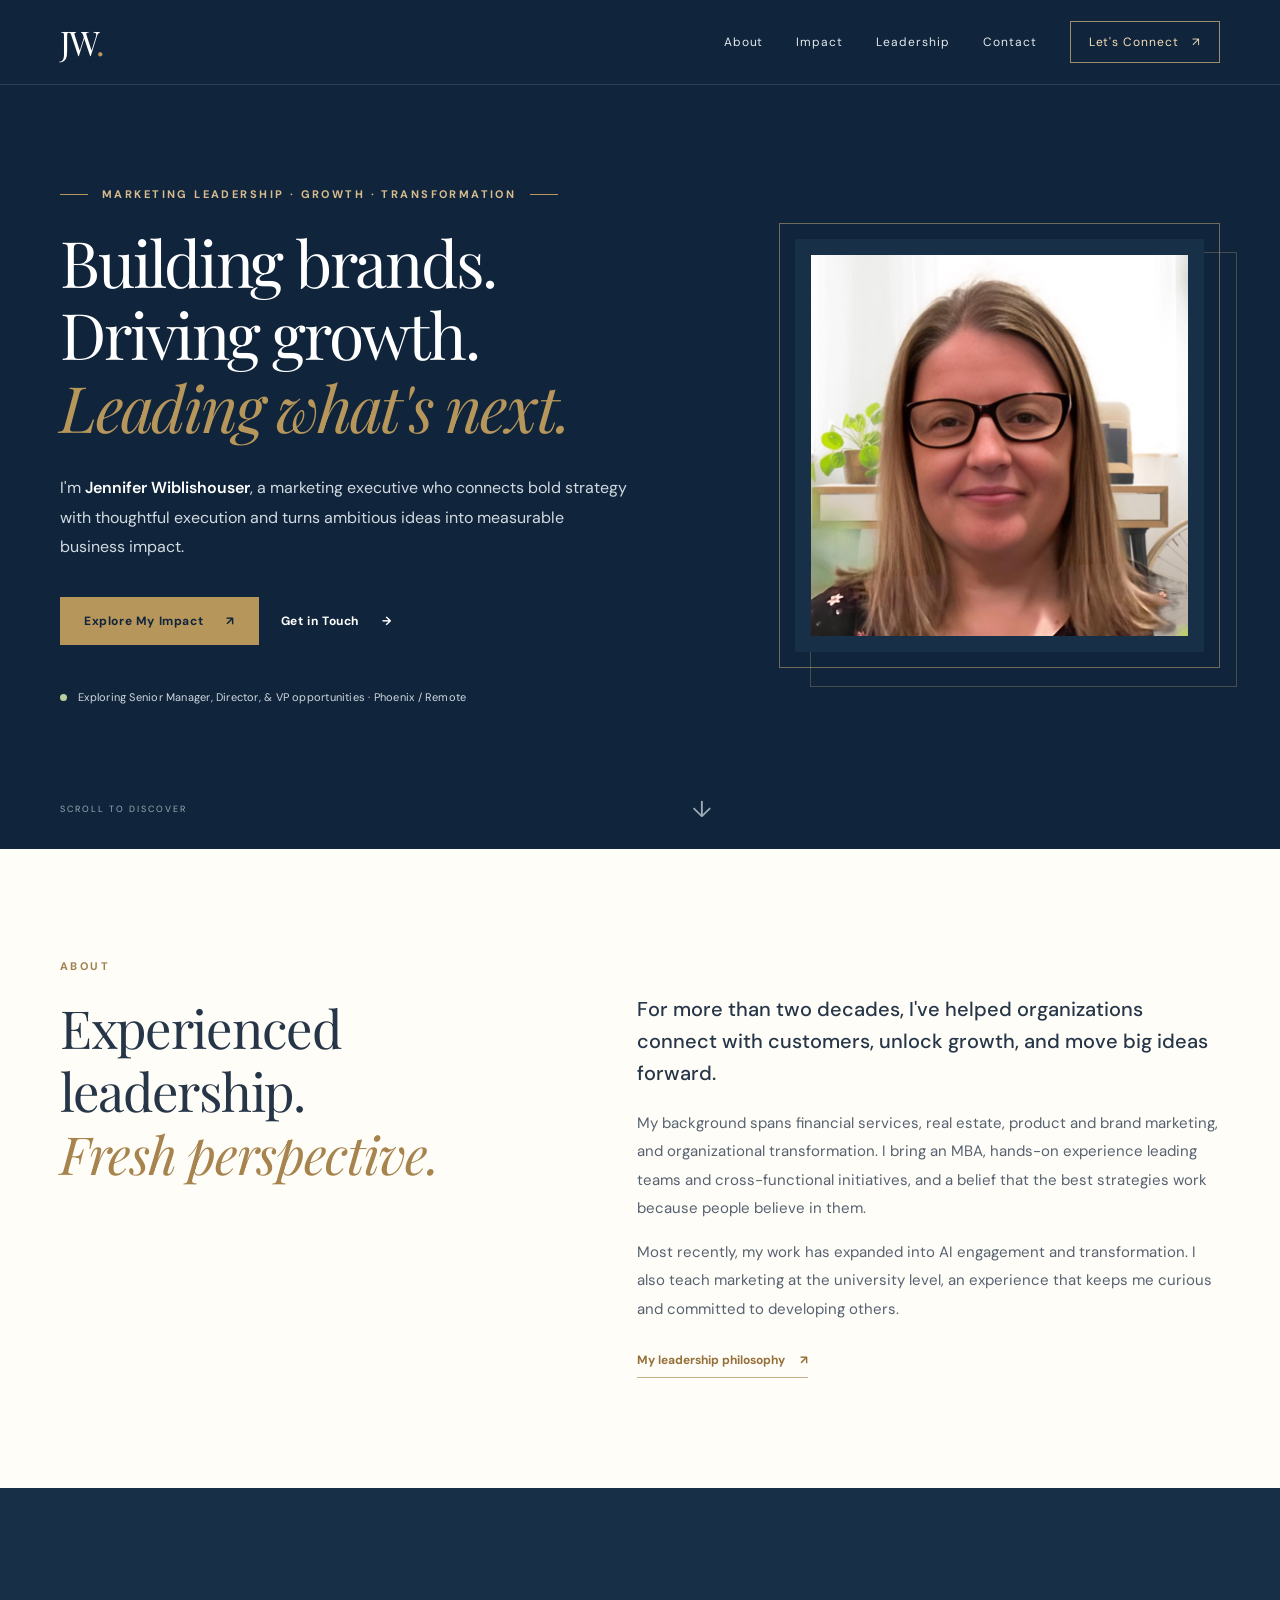
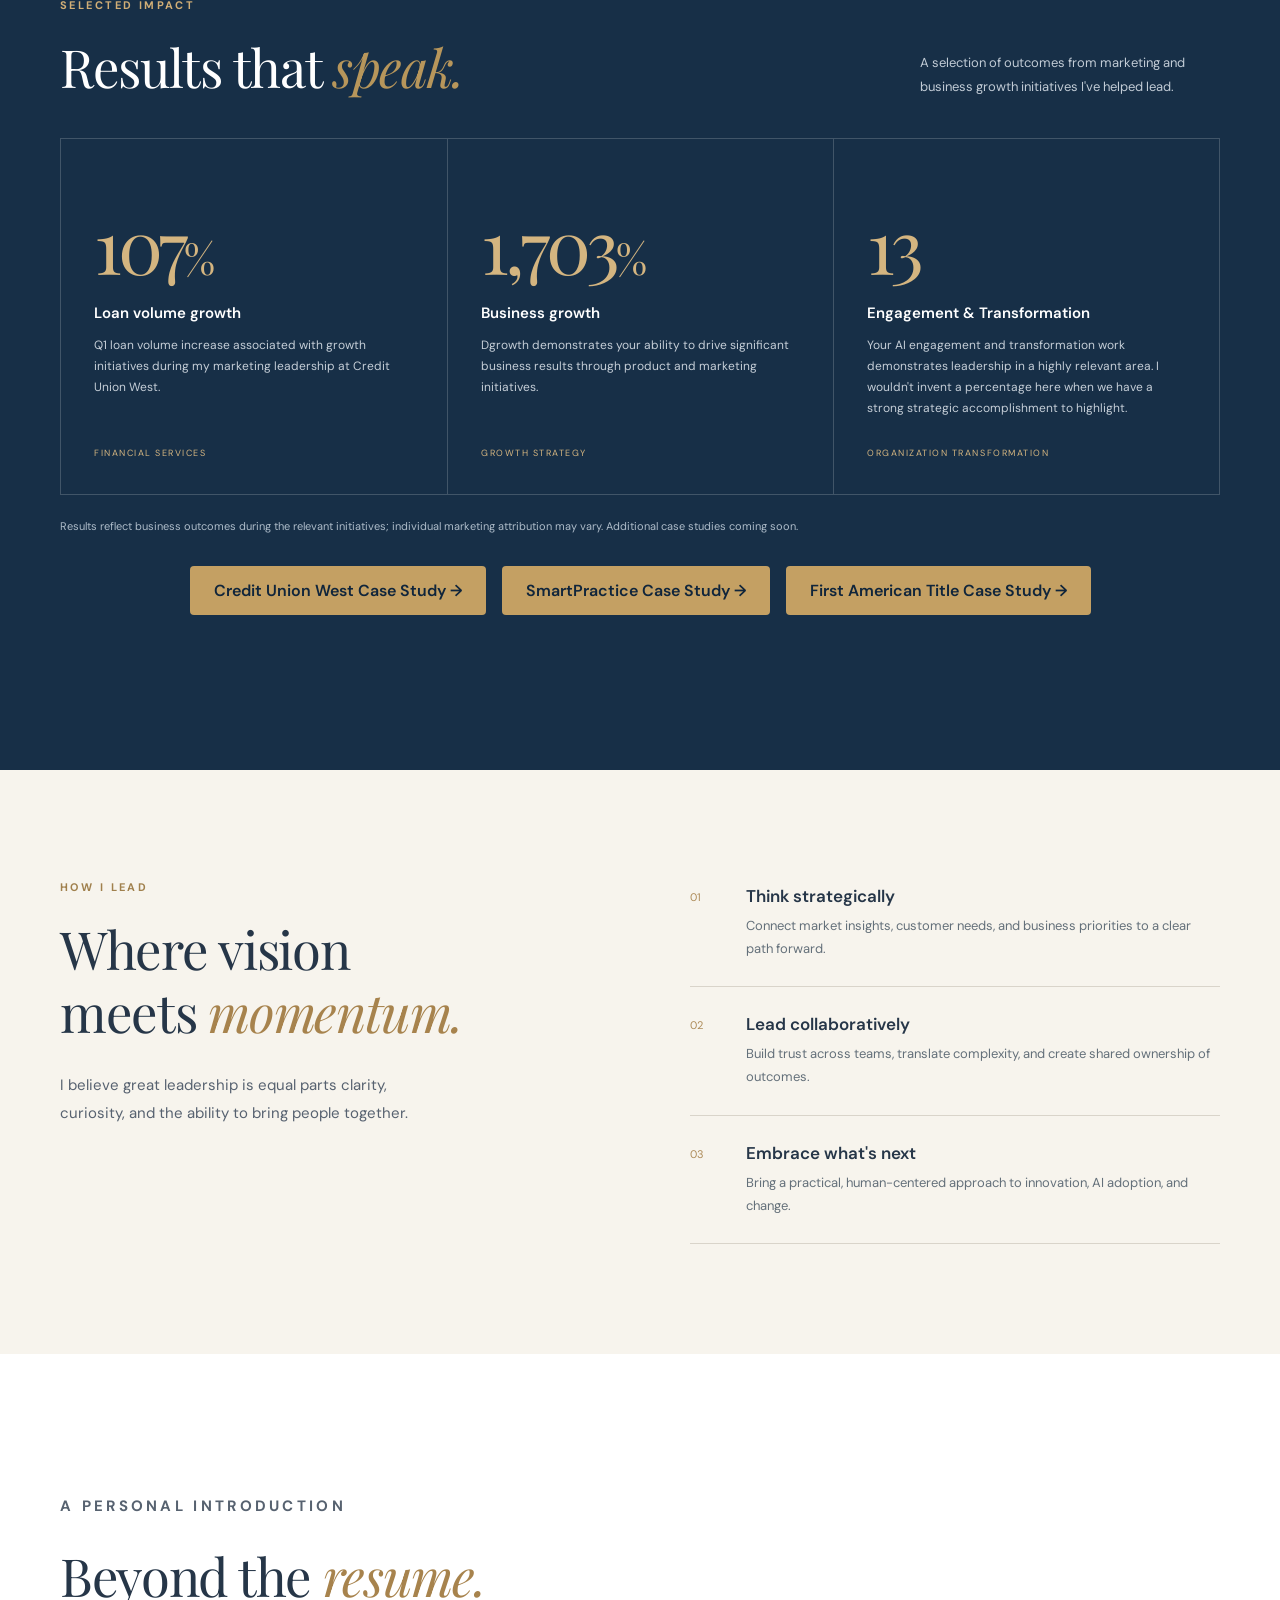
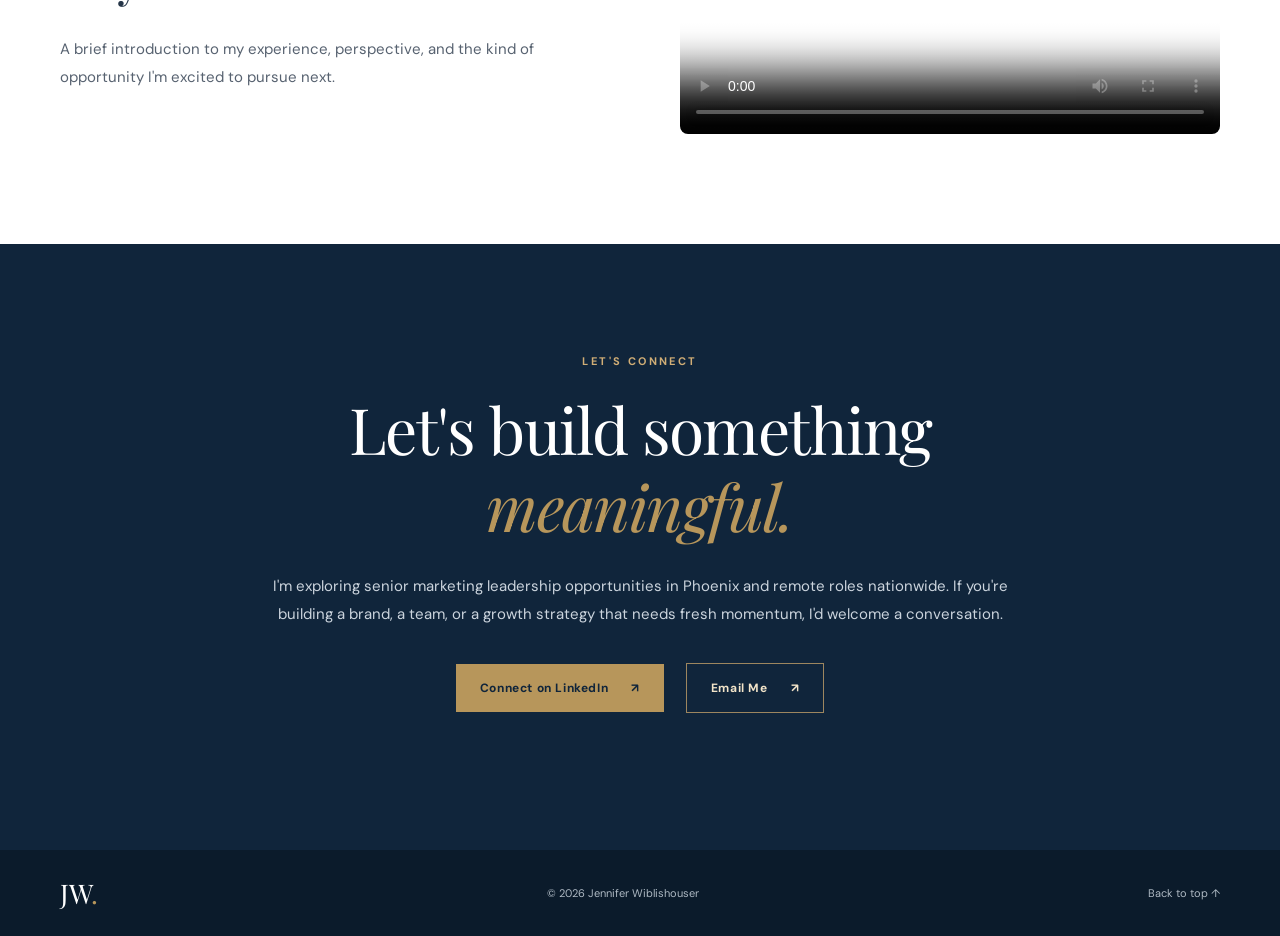
==== index.html @ 26eb34e5 "Add poster image to video element in index.html Updated video element to include a poster image." ====
<!doctype html>
<html lang="en">
<head>
  <meta charset="utf-8">
  <meta name="viewport" content="width=device-width, initial-scale=1">
  <meta name="description" content="Jennifer Wiblishouser — marketing executive specializing in growth strategy, brand leadership, product marketing, and AI transformation.">
  <meta name="theme-color" content="#10253b">
  <title>Jennifer Wiblishouser | Marketing Executive</title>
  <link rel="stylesheet" href="styles.css">
</head>
<body>
  <a class="skip-link" href="#main">Skip to content</a>
  <header class="site-header">
    <div class="container nav-wrap">
      <a class="wordmark" href="#home" aria-label="Jennifer Wiblishouser home">JW<span class="wordmark-dot">.</span></a>
      <button class="menu-toggle" type="button" aria-label="Open navigation" aria-expanded="false" aria-controls="primary-nav"><span></span><span></span><span></span></button>
      <nav id="primary-nav" class="nav-links" aria-label="Primary navigation">
        <a href="#about">About</a><a href="#impact">Impact</a><a href="#approach">Leadership</a><a href="#connect">Contact</a>
        <a class="nav-cta" href="#connect">Let's Connect <span aria-hidden="true">↗</span></a>
      </nav>
    </div>
  </header>
  <main id="main">
    <section id="home" class="hero">
      <div class="container hero-grid">
        <div class="hero-copy">
          <p class="eyebrow">
<span class="eyebrow-line"></span> MARKETING LEADERSHIP · GROWTH · TRANSFORMATION <span class="eyebrow-line"></span></p>
          <h1>Building brands.<br>Driving growth.<br><em>Leading what's next.</em></h1>
          <p class="hero-description">I'm <strong>Jennifer Wiblishouser</strong>, a marketing executive who connects bold strategy with thoughtful execution and turns ambitious ideas into measurable business impact.</p>
          <div class="hero-actions"><a class="btn btn-primary" href="#impact">Explore My Impact <span aria-hidden="true">↗</span></a><a class="btn btn-text" href="#connect">Get in Touch <span aria-hidden="true">→</span></a></div>
          <p class="availability"><span class="availability-dot"></span> Exploring Senior Manager, Director, & VP opportunities · Phoenix / Remote</p>
        </div>
        
<div class="hero-art" aria-label="Portrait of Jennifer Wiblishouser">
  <div class="hero-art-border"></div>
 <div class="hero-art-inner" style="padding: 16px; overflow: hidden; background: #172f47; isolation: isolate;">
    <img
      src="assets/images/jennifer-headshot.jpg"
      alt="Jennifer Wiblishouser, marketing executive"
      
style="width: 100%; height: 100%; object-fit: cover; object-position: center 35%; display: block; position: relative; z-index: 10;"

    >
  </div>
  <div class="art-corner"></div>
</div>

      </div>
      <div class="hero-bottom container"><span>SCROLL TO DISCOVER</span><span class="down-arrow" aria-hidden="true">↓</span><span></span></div>
    </section>
    <section id="about" class="section section-light">
      <div class="container about-grid">
        <div><p class="section-label">ABOUT</p><h2>Experienced leadership.<br><em>Fresh perspective.</em></h2></div>
        <div class="about-body"><p class="lead">For more than two decades, I've helped organizations connect with customers, unlock growth, and move big ideas forward.</p><p>My background spans financial services, real estate, product and brand marketing, and organizational transformation. I bring an MBA, hands-on experience leading teams and cross-functional initiatives, and a belief that the best strategies work because people believe in them.</p><p>Most recently, my work has expanded into AI engagement and transformation. I also teach marketing at the university level, an experience that keeps me curious and committed to developing others.</p><a class="text-link" href="#approach">My leadership philosophy <span aria-hidden="true">↗</span></a></div>
      </div>
    </section>
    <section id="impact" class="section section-navy">
      <div class="container"><div class="section-heading"><div><p class="section-label section-label-gold">SELECTED IMPACT</p><h2>Results that <em>speak.</em></h2></div><p class="section-aside">A selection of outcomes from marketing and business growth initiatives I've helped lead.</p></div>
        <div class="impact-grid">
          <article class="impact-card"><span class="impact-index">01</span><div class="impact-number">107<span>%</span></div><h3>Loan volume growth</h3><p>Q1 loan volume increase associated with growth initiatives during my marketing leadership at Credit Union West.</p><span class="impact-tag">FINANCIAL SERVICES</span></article>
          <article class="impact-card"><span class="impact-index">02</span><div class="impact-number">1,703<span>%</span></div><h3>Business growth</h3><p>Dgrowth demonstrates your ability to drive significant business results through product and marketing initiatives.</p><span class="impact-tag">GROWTH STRATEGY</span></article>
          <article class="impact-card"><span class="impact-index">AI</span><div class="impact-number">13</div><h3>Engagement & Transformation</h3><p>Your AI engagement and transformation work demonstrates leadership in a highly relevant area. I wouldn't invent a percentage here when we have a strong strategic accomplishment to highlight.</p><span class="impact-tag">ORGANIZATION TRANSFORMATION</span></article>
        </div>
        <p class="impact-note">Results reflect business outcomes during the relevant initiatives; individual marketing attribution may vary. Additional case studies coming soon.</p>
        

<div style="display:flex; justify-content:center; flex-wrap:wrap; gap:16px; margin:30px 0 45px;">

  <a href="credit-union-west.html"
     style="display:inline-block; padding:14px 24px; background:#c4a063; color:#10253b; text-decoration:none; font-weight:600; border-radius:4px; text-align:center;">
    Credit Union West Case Study →
  </a>

  <a href="smartpractice.html"
     style="display:inline-block; padding:14px 24px; background:#c4a063; color:#10253b; text-decoration:none; font-weight:600; border-radius:4px; text-align:center;">
    SmartPractice Case Study →
  </a>

  
<a href="first-american.html"
   style="display:inline-block; padding:14px 24px; background:#c4a063; color:#10253b; text-decoration:none; font-weight:600; border-radius:4px; text-align:center;">
  First American Title Case Study →
</a>


</div>


      </div>
    </section>
    <section id="approach" class="section section-cream"><div class="container approach-grid"><div><p class="section-label">HOW I LEAD</p><h2>Where vision<br>meets <em>momentum.</em></h2><p class="approach-intro">I believe great leadership is equal parts clarity, curiosity, and the ability to bring people together.</p></div><div class="principles"><article><span>01</span><div><h3>Think strategically</h3><p>Connect market insights, customer needs, and business priorities to a clear path forward.</p></div></article><article><span>02</span><div><h3>Lead collaboratively</h3><p>Build trust across teams, translate complexity, and create shared ownership of outcomes.</p></div></article><article><span>03</span><div><h3>Embrace what's next</h3><p>Bring a practical, human-centered approach to innovation, AI adoption, and change.</p></div></article></div></div></section>
   
<section class="section video-section">
  <div class="container video-grid">
    <div>
      <p class="section-label">A PERSONAL INTRODUCTION</p>
      <h2>Beyond the <em>resume.</em></h2>
      <p>
        A brief introduction to my experience,
        perspective, and the kind of opportunity
        I'm excited to pursue next.
      </p>
    </div>

    <div>
<video
  controls
  playsinline
  preload="metadata"
  poster="assets/videos/portfolio_video_thumbnail.png"
  style="width:100%; height:auto; border-radius:8px; display:block;"
  aria-label="Introduction to Jennifer Wiblishouser"
>
  <source
    src="assets/videos/portfolio_video_clean_ending.mp4"
    type="video/mp4"
  >
  Your browser does not support HTML5 video.
</video>

    </div>
  </div>
</section>

    <section id="connect" class="section contact-section"><div class="container contact-inner"><p class="section-label section-label-gold">LET'S CONNECT</p><h2>Let's build something<br><em>meaningful.</em></h2><p>I'm exploring senior marketing leadership opportunities in Phoenix and remote roles nationwide. If you're building a brand, a team, or a growth strategy that needs fresh momentum, I'd welcome a conversation.</p><div class="contact-actions"><a class="btn btn-gold" href="https://www.linkedin.com/in/jennifer-wiblishouser" target="_blank" rel="noopener noreferrer">Connect on LinkedIn <span aria-hidden="true">↗</span></a><a class="btn btn-outline" href="mailto:jwiblishouser@icloud.com">Email Me <span aria-hidden="true">↗</span></a></div><p class="setup-note"<p></div></section>
  </main>
  <footer class="footer"><div class="container footer-content"><span>JW<span class="wordmark-dot">.</span></span><span>© <span id="year">2026</span> Jennifer Wiblishouser</span><a href="#home">Back to top ↑</a></div></footer>
  <script src="script.js" defer></script>
</body>
</html>
---- styles.css ----
@import url('https://fonts.googleapis.com/css2?family=DM+Sans:wght@400;500;600;700&family=Playfair+Display:ital,wght@0,400;0,500;0,600;1,400;1,500&display=swap');
:root{--navy:#10253b;--navy2:#172f47;--cream:#f7f4ed;--paper:#fffdf8;--gold:#b7965b;--ink:#263648;--muted:#657180;--line:#e4dfd5}*{box-sizing:border-box}html{scroll-behavior:smooth}body{margin:0;color:var(--ink);background:var(--paper);font-family:'DM Sans',Arial,sans-serif;-webkit-font-smoothing:antialiased}a{color:inherit;text-decoration:none}button{font:inherit}.container{width:min(1160px,calc(100% - 64px));margin:auto}.skip-link{position:absolute;top:-100px;left:16px;background:white;color:black;padding:12px;z-index:30}.skip-link:focus{top:12px}.site-header{position:relative;z-index:10;background:var(--navy);border-bottom:1px solid rgba(255,255,255,.13)}.nav-wrap{height:84px;display:flex;align-items:center;justify-content:space-between}.wordmark{font-family:'Playfair Display',serif;color:white;font-size:34px;letter-spacing:-2px}.wordmark-dot{color:var(--gold)}.nav-links{display:flex;align-items:center;gap:33px}.nav-links a{font-size:12px;letter-spacing:.08em;color:#e4e9ed;transition:color .2s}.nav-links a:hover{color:#e0bd81}.nav-links .nav-cta{border:1px solid rgba(215,186,130,.7);padding:12px 18px;color:#f5dfb6}.nav-cta span{margin-left:9px}.menu-toggle{display:none}.hero{background:var(--navy);color:#fff;overflow:hidden}.hero-grid{display:grid;grid-template-columns:1.2fr .8fr;gap:58px;align-items:center;padding:102px 0 90px;min-height:665px}.eyebrow,.section-label{font-size:11px;letter-spacing:.22em;font-weight:700}.eyebrow{color:#d8bc8e;display:flex;align-items:center;gap:14px}.eyebrow-line{width:28px;height:1px;background:var(--gold)}h1,h2,h3,p{margin-top:0}h1,h2{font-family:'Playfair Display',Georgia,serif;font-weight:400}h1{font-size:clamp(45px,5vw,74px);line-height:1.13;letter-spacing:-.035em;margin:25px 0 30px}h1 em,h2 em{color:var(--gold);font-weight:400}h1 em{white-space:nowrap}.hero-description{font-size:16px;line-height:1.85;max-width:570px;color:#d2dae1}.hero-description strong{color:#fff;font-weight:600}.hero-actions,.contact-actions{display:flex;gap:22px;align-items:center;flex-wrap:wrap;margin-top:35px}.btn{display:inline-flex;gap:23px;align-items:center;justify-content:center;padding:16px 24px;font-size:12px;font-weight:700;letter-spacing:.05em;transition:transform .2s,background .2s}.btn:hover{transform:translateY(-2px)}.btn-primary,.btn-gold{background:var(--gold);color:#10253b}.btn-primary:hover,.btn-gold:hover{background:#d0af77}.btn-text{padding-left:0;color:white}.availability{font-size:11px;color:#d0d8df;margin:45px 0 0;letter-spacing:.02em}.availability-dot{display:inline-block;width:7px;height:7px;border-radius:50%;background:#b8cf9c;margin-right:8px}.hero-art{position:relative;height:445px;border:1px solid rgba(207,179,126,.5);padding:15px}.hero-art-border{position:absolute;inset:28px -18px -20px 30px;border:1px solid rgba(207,179,126,.28);pointer-events:none}.hero-art-inner{height:100%;background:linear-gradient(145deg,#1e3a54,#102337 70%);display:flex;flex-direction:column;align-items:center;justify-content:center;position:relative;overflow:hidden}.hero-art-inner:before,.hero-art-inner:after{content:"";position:absolute;width:390px;height:390px;border:1px solid rgba(183,150,91,.17);border-radius:50%}.hero-art-inner:after{width:280px;height:280px}.art-kicker,.art-caption,.art-corner{font-size:10px;letter-spacing:.22em;color:#d4b884;z-index:1}.art-kicker{position:absolute;top:32px}.art-initials{font-family:'Playfair Display',serif;font-size:130px;letter-spacing:-.12em;padding-right:15px;z-index:1;color:#f3eee4}.art-rule{height:1px;width:56px;background:var(--gold);z-index:1;margin-bottom:20px}.art-caption i{font-style:normal;padding:0 5px}.art-corner{position:absolute;bottom:-42px;right:0;font-size:9px}.hero-bottom{display:flex;align-items:center;justify-content:space-between;padding-bottom:25px;font-size:9px;letter-spacing:.22em;color:#9eabb7}.down-arrow{font-size:23px}.section{padding:110px 0}.section-light{background:var(--paper)}.about-grid{display:grid;grid-template-columns:.9fr 1.1fr;gap:100px}.section-label{color:#a0804d;margin-bottom:23px}.section h2{font-size:clamp(37px,4.1vw,59px);line-height:1.2;letter-spacing:-.025em;margin-bottom:28px}.section-light h2 em,.section-cream h2 em,.video-section h2 em{color:#a7834d}.about-body{padding-top:34px}.about-body p,.approach-intro,.video-grid p{font-size:15px;line-height:1.9;color:#576270}.about-body .lead{font-size:20px;line-height:1.6;color:var(--ink);font-weight:500}.text-link{display:inline-block;margin-top:14px;color:#96703a;font-weight:700;font-size:12px;border-bottom:1px solid #c8b18a;padding-bottom:9px}.text-link span{margin-left:12px}.section-navy{background:var(--navy2);color:white}.section-heading{display:flex;justify-content:space-between;gap:45px;align-items:end;margin-bottom:40px}.section-label-gold{color:#d1ae76}.section-heading h2{margin:0}.section-aside{color:#c1cbd5;font-size:13px;line-height:1.8;max-width:300px;margin:0}.impact-grid{display:grid;grid-template-columns:repeat(3,1fr);border:1px solid rgba(255,255,255,.18)}.impact-card{padding:38px 33px 35px;min-height:325px;display:flex;flex-direction:column}.impact-card+.impact-card{border-left:1px solid rgba(255,255,255,.18)}.impact-index{font-size:10px;letter-spacing:.2em;color:#aab6c1}.impact-number{font-family:'Playfair Display',serif;font-size:75px;letter-spacing:-.06em;color:#d4b580;margin:17px 0 9px}.impact-number span{font-size:42px}.impact-card h3{font-size:15px;font-weight:600;margin-bottom:12px}.impact-card p{color:#c5ced7;font-size:12px;line-height:1.75;margin-bottom:28px}.impact-tag{font-size:9px;letter-spacing:.17em;color:#d4b580;margin-top:auto}.impact-note{color:#aebcc9;font-size:11px;line-height:1.7;margin:22px 0 0}.section-cream{background:var(--cream)}.approach-grid{display:grid;grid-template-columns:1fr 1fr;gap:100px}.approach-intro{max-width:350px}.principles article{display:grid;grid-template-columns:38px 1fr;gap:18px;padding:26px 0;border-bottom:1px solid #d9d4ca}.principles article:first-child{padding-top:5px}.principles article>span{font-size:11px;color:#ad8b59;padding-top:5px}.principles h3{font-size:17px;font-weight:600;margin-bottom:8px}.principles p{font-size:13px;color:#64707a;line-height:1.75;margin:0}.video-section{background:#fff}.video-grid{display:grid;grid-template-columns:1fr 1fr;gap:80px;align-items:center}.video-note{font-style:italic;font-size:12px!important}.video-placeholder{aspect-ratio:16/9;background:linear-gradient(135deg,#1d3951,#10253b);display:flex;align-items:center;justify-content:center;flex-direction:column;gap:15px;border:9px solid #f0ede7;color:#d8bd8b;font-size:11px;letter-spacing:.18em}.video-placeholder .play-icon{font-size:24px;border:1px solid #b7965b;width:72px;height:72px;border-radius:50%;display:flex;align-items:center;justify-content:center;padding-left:4px}.video-placeholder small{font-size:9px;color:#abb7c3}.contact-section{background:var(--navy);color:white;text-align:center}.contact-inner{max-width:740px}.contact-section h2{font-size:clamp(42px,5vw,68px)}.contact-section p:not(.section-label){color:#cbd4dd;font-size:15px;line-height:1.85}.contact-actions{justify-content:center}.btn-outline{border:1px solid #9d865f;color:#f2e4c9}.setup-note{font-size:11px!important;color:#aab5bf!important;margin:27px 0 0}.footer{background:#0b1b2b;color:#aeb9c3}.footer-content{min-height:86px;display:flex;justify-content:space-between;align-items:center;font-size:11px}.footer-content>span:first-child{font-family:'Playfair Display',serif;color:#fff;font-size:27px}.footer-content a:hover{color:white}:focus-visible{outline:3px solid #d5ad6b;outline-offset:4px}@media(max-width:900px){.hero-grid{gap:30px}.hero-art{height:360px}.art-initials{font-size:90px}.about-grid,.approach-grid,.video-grid{gap:45px}.section{padding:75px 0}.impact-card{padding:30px 22px}.impact-number{font-size:60px}}@media(max-width:700px){.container{width:min(100% - 36px,1160px)}.nav-wrap{height:70px}.menu-toggle{display:flex;flex-direction:column;gap:5px;background:none;border:0;padding:10px;cursor:pointer}.menu-toggle span{width:24px;height:2px;background:white}.nav-links{display:none;position:absolute;top:70px;left:0;right:0;background:#10253b;padding:25px 20px 30px;flex-direction:column;align-items:flex-start;gap:24px;border-top:1px solid #33495b}.nav-links.is-open{display:flex}.hero-grid,.about-grid,.approach-grid,.video-grid{grid-template-columns:1fr}.hero-grid{padding:65px 0 55px;gap:60px}.hero-art{height:330px;max-width:440px;width:calc(100% - 20px)}.hero-bottom{padding-top:10px}.hero-bottom span:first-child{display:none}h1{font-size:clamp(43px,9vw,60px)}h1 em{white-space:normal}.section-heading{display:block}.section-aside{margin-top:15px}.impact-grid{grid-template-columns:1fr}.impact-card{min-height:250px}.impact-card+.impact-card{border-left:0;border-top:1px solid rgba(255,255,255,.18)}.about-body{padding-top:0}.contact-actions{gap:12px}.footer-content{gap:14px;flex-wrap:wrap;padding:22px 0}.section{padding:68px 0}}@media(prefers-reduced-motion:reduce){html{scroll-behavior:auto}*,*:before,*:after{transition:none!important}}

/* Clean headshot presentation */
.hero-art-inner::before,
.hero-art-inner::after {
  display: none !important;
}

/* Keep the portrait above decorative elements */
.hero-art-inner img {
  position: relative;
  z-index: 2;
  border-radius: 0;
}

/* Remove decorative circles from portrait */
.hero-art-inner {
  background-image: none !important;
}

.hero-art-inner::before,
.hero-art-inner::after,
.hero-art::before,
.hero-art::after {
  content: none !important;
  display: none !important;
}
/* Hide decorative numbers on achievement cards */
.impact-index {
  display: none !important;
}
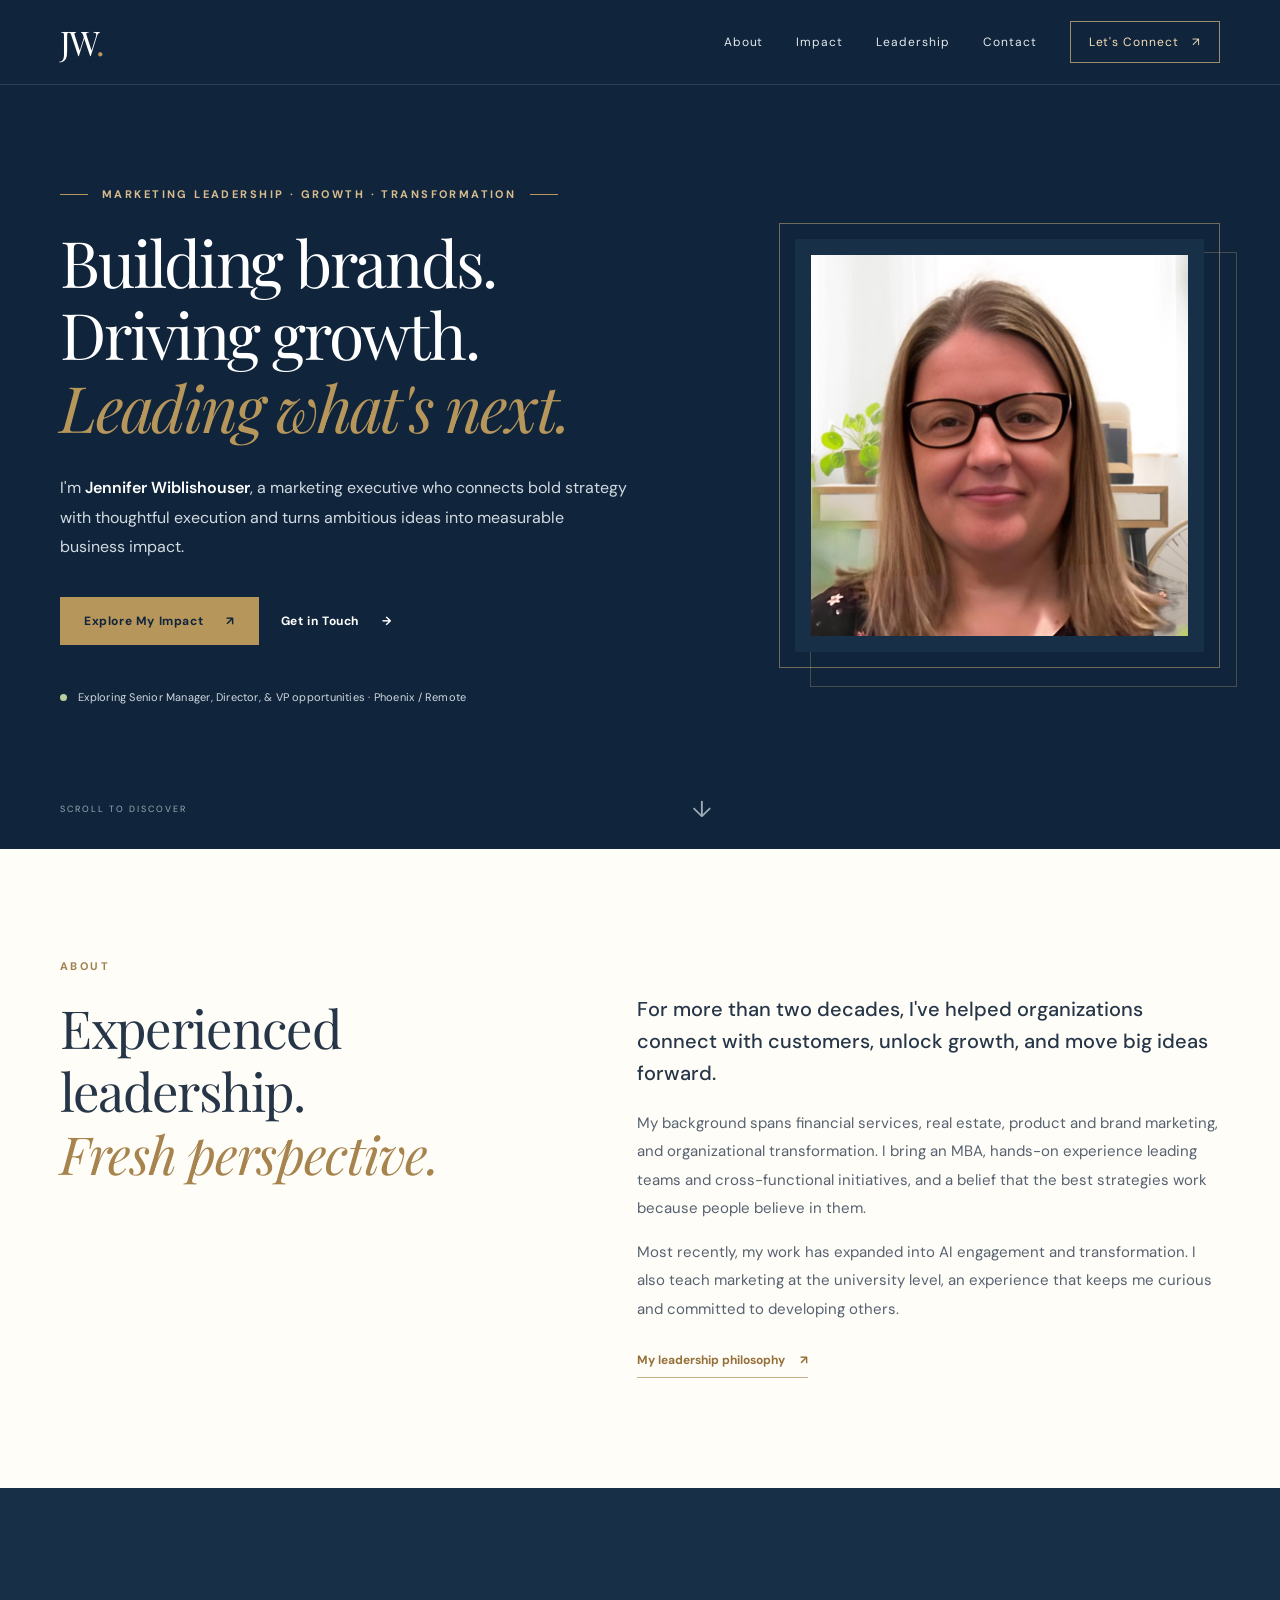
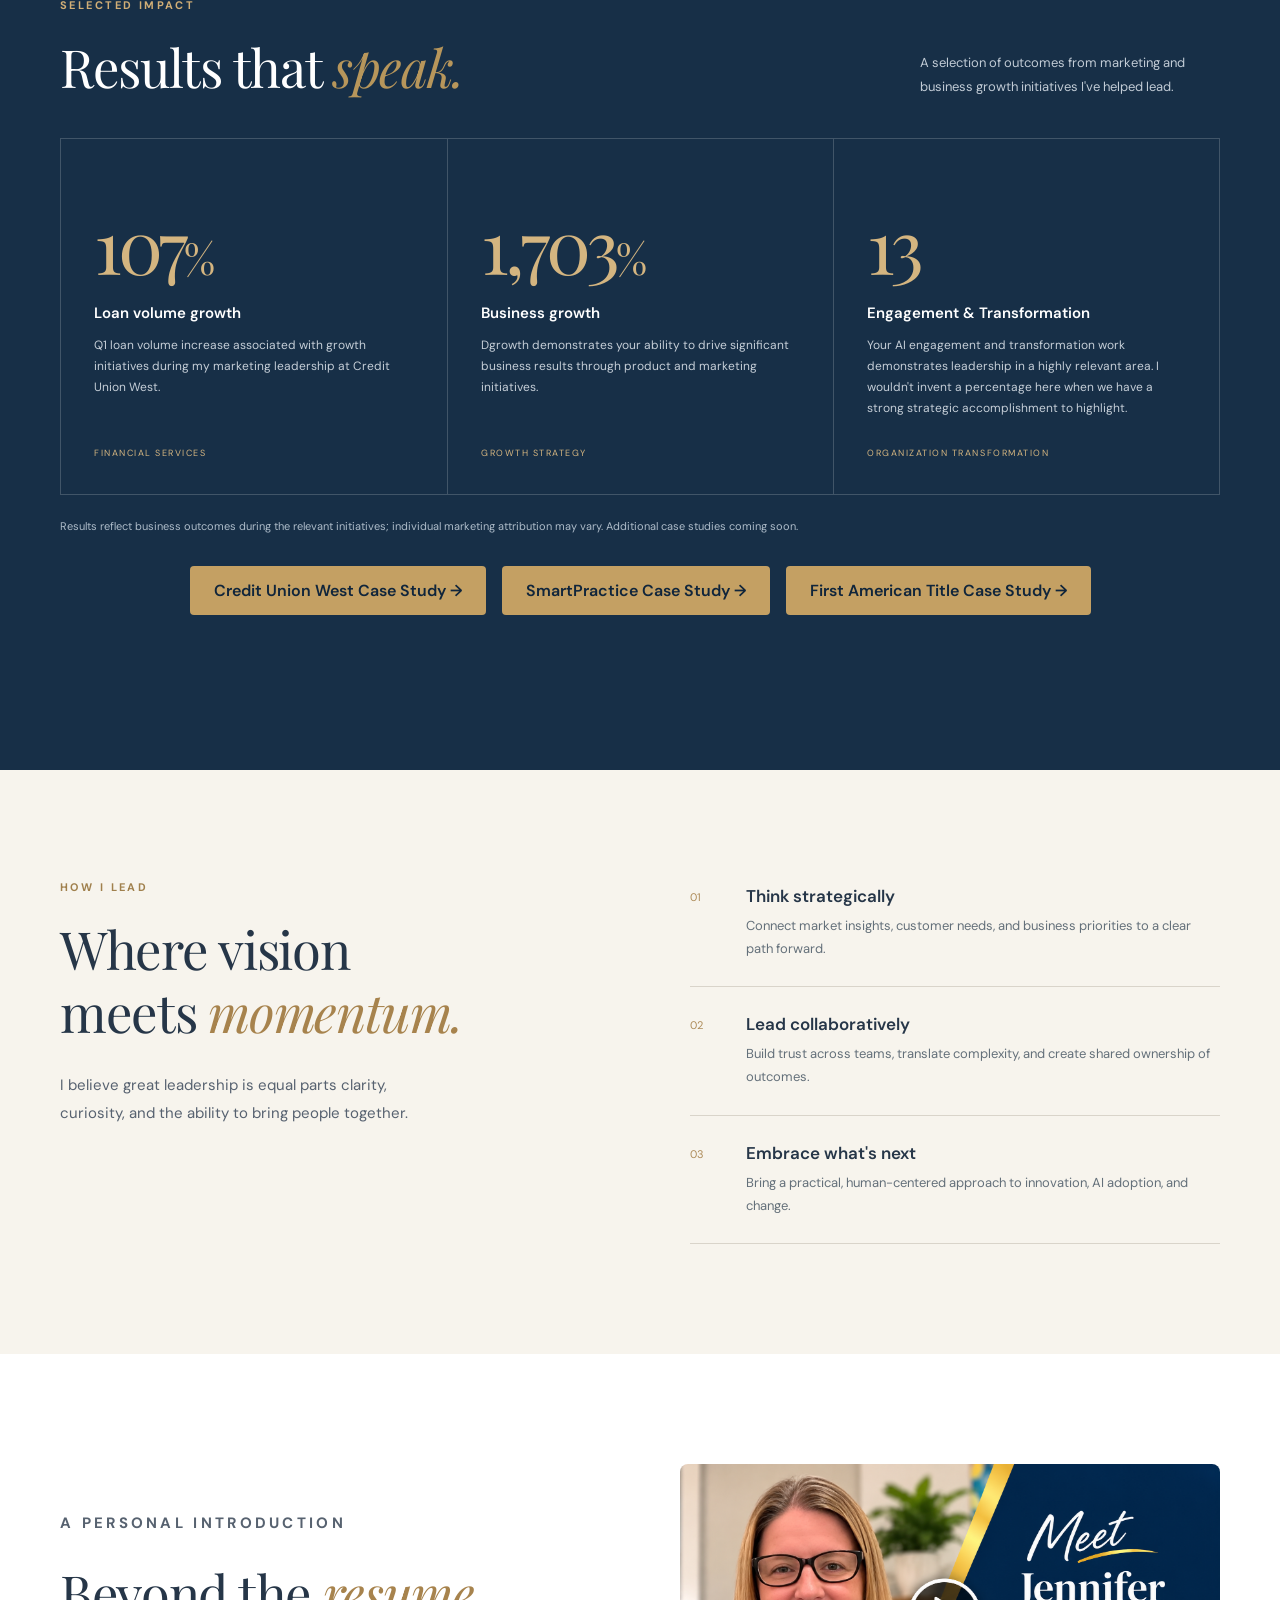
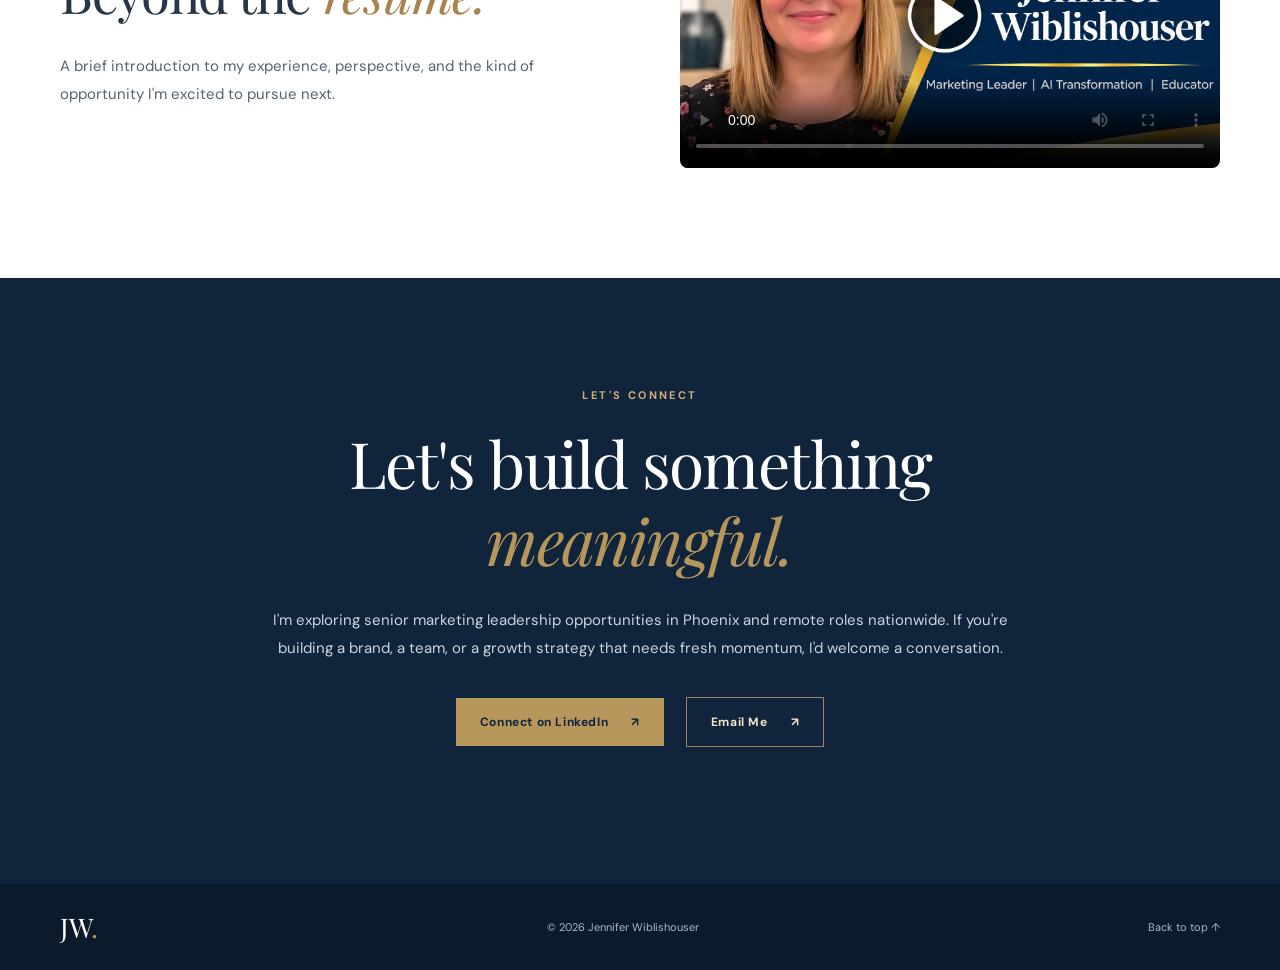
==== commit 1bb6fb29: "Update video poster image path in index.html" ====
--- a/index.html
+++ b/index.html
@@ -108,7 +108,7 @@
   controls
   playsinline
   preload="metadata"
-  poster="assets/videos/portfolio_video_thumbnail.png"
+  poster="assets/images/Meet Jennifer Wiblishouser.png"
   style="width:100%; height:auto; border-radius:8px; display:block;"
   aria-label="Introduction to Jennifer Wiblishouser"
 >
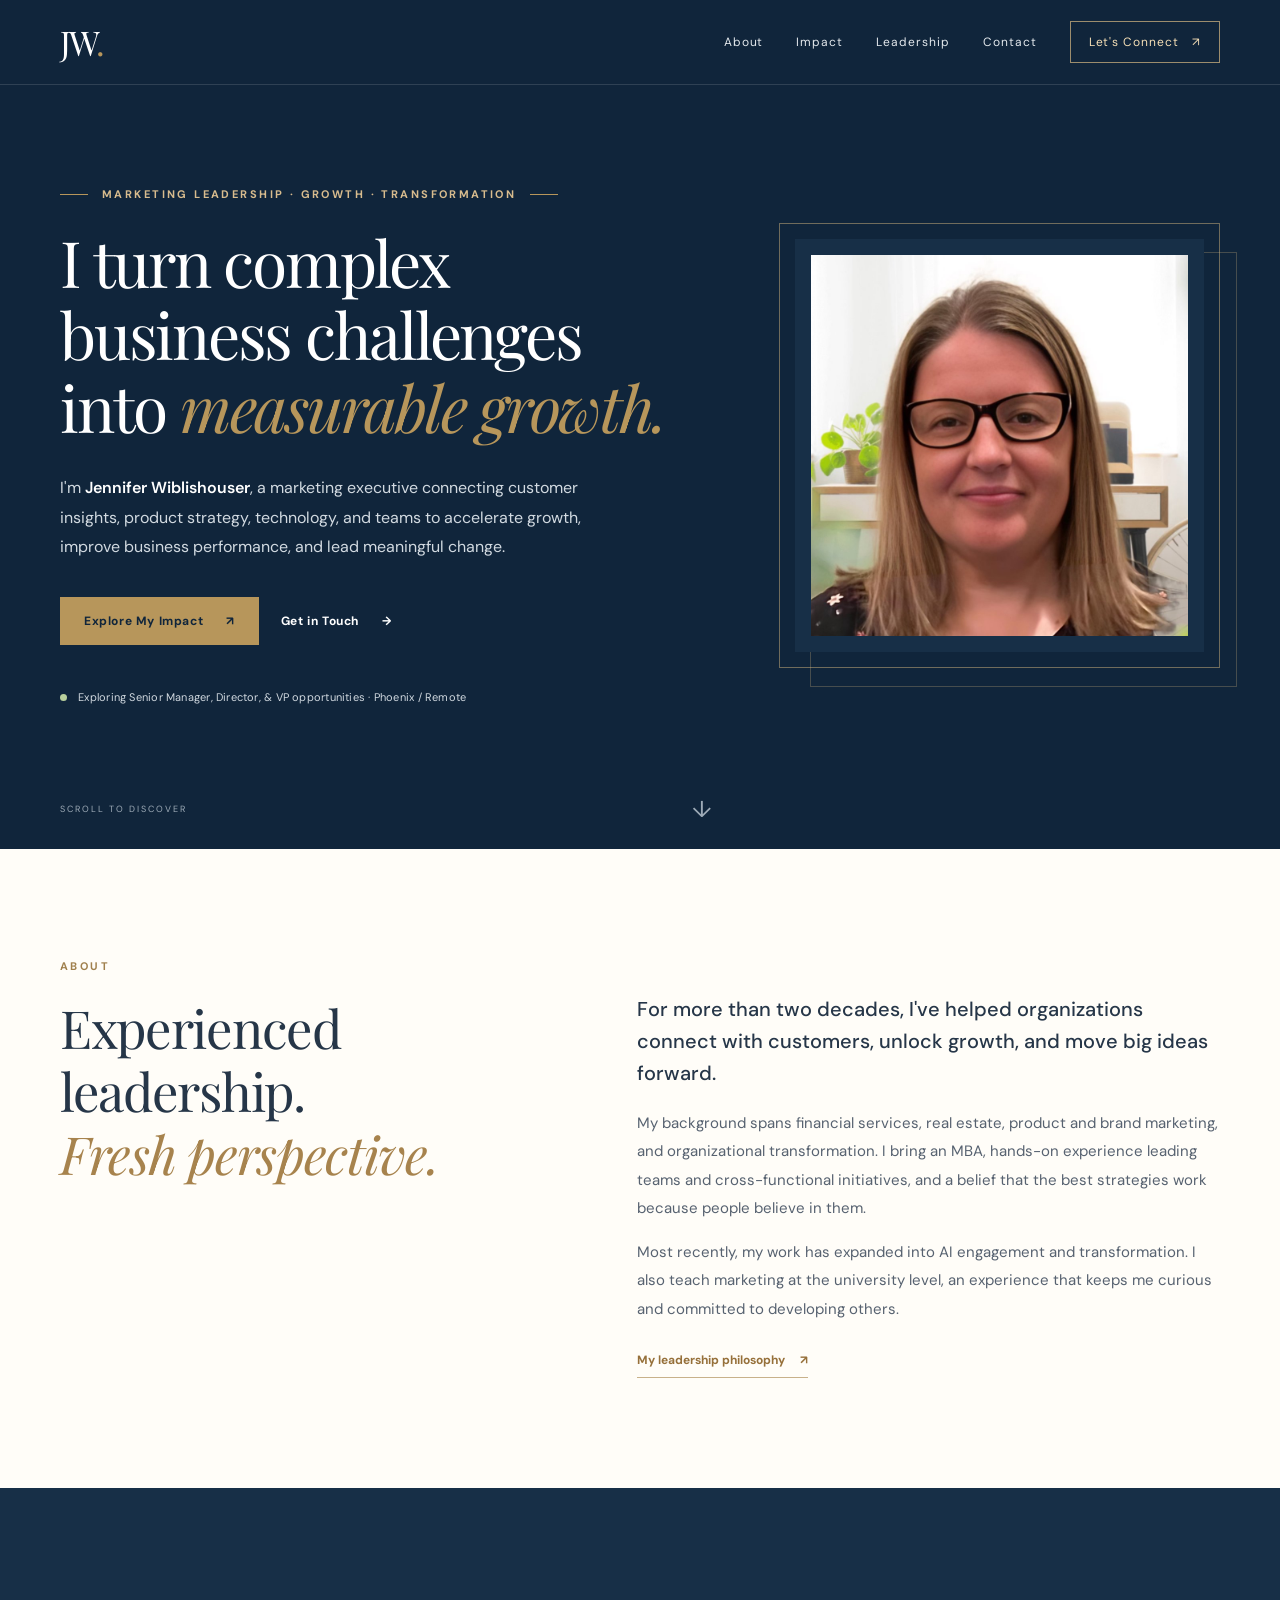
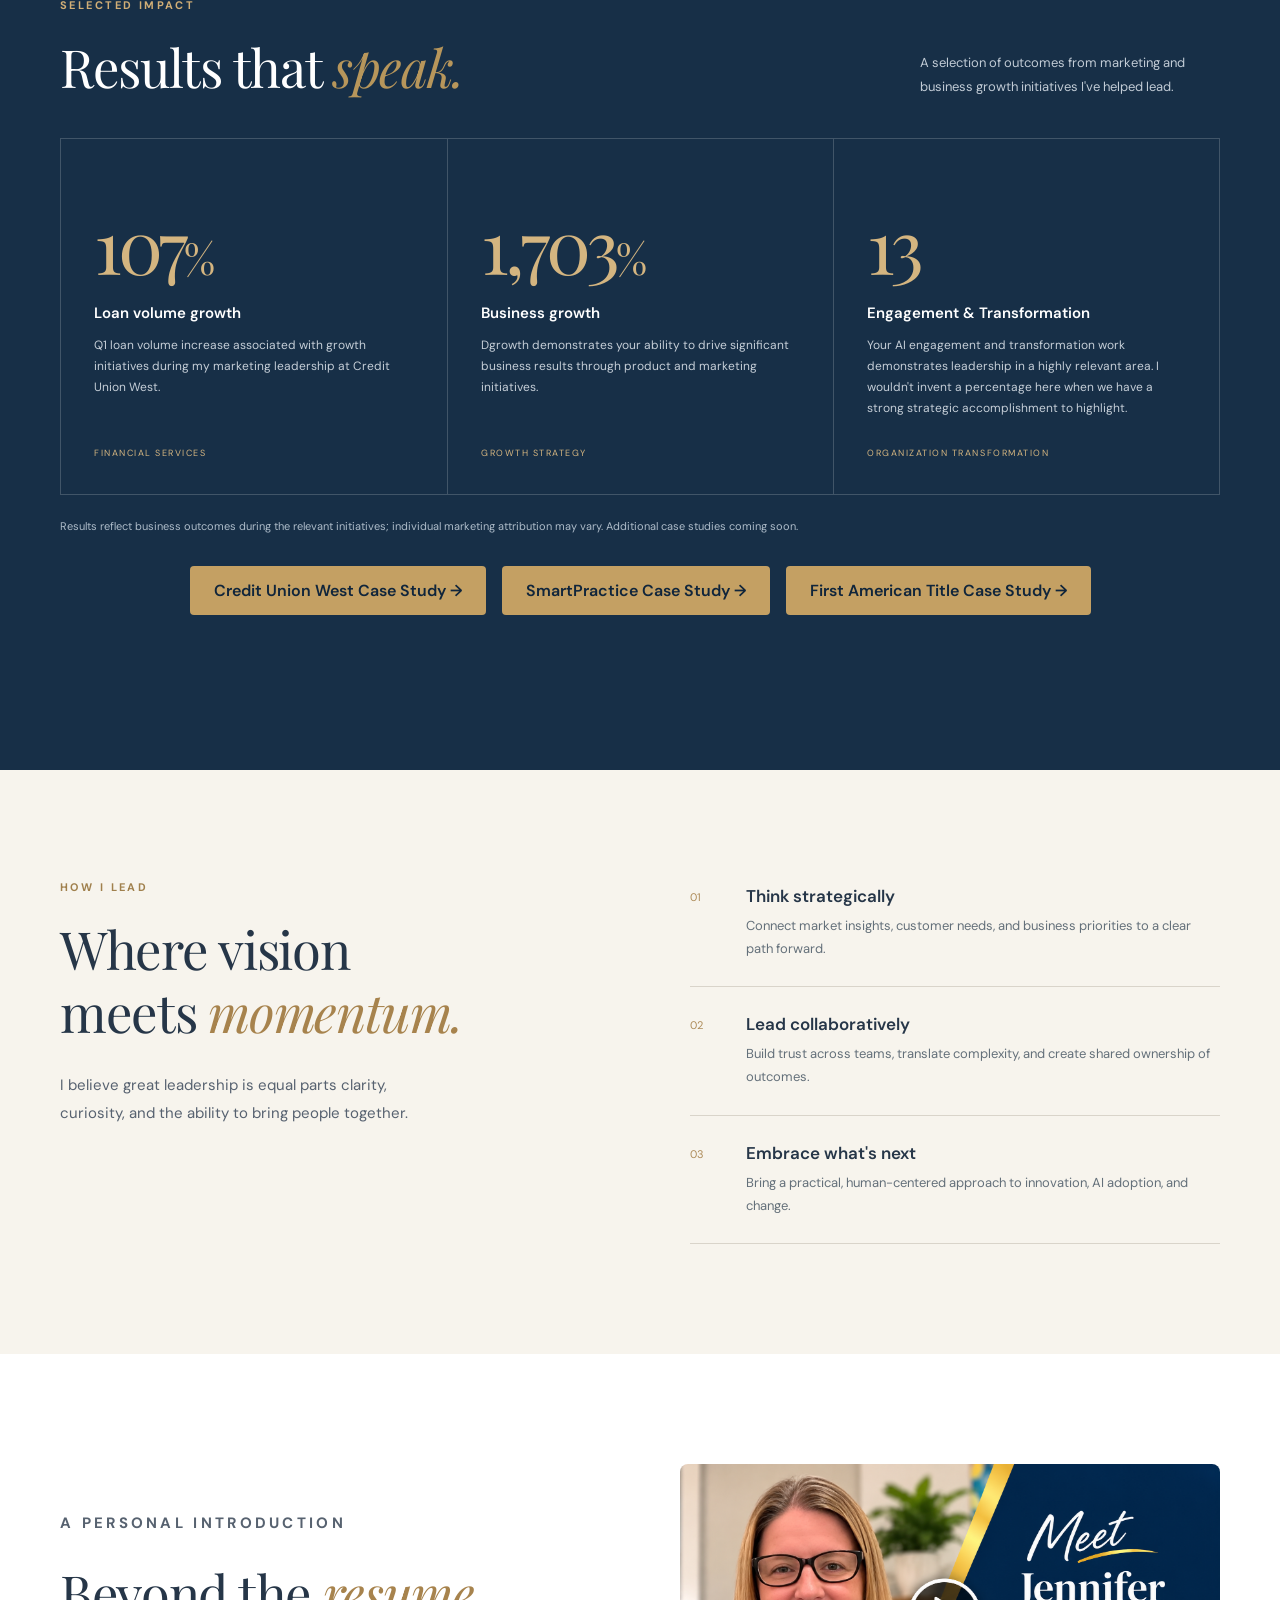
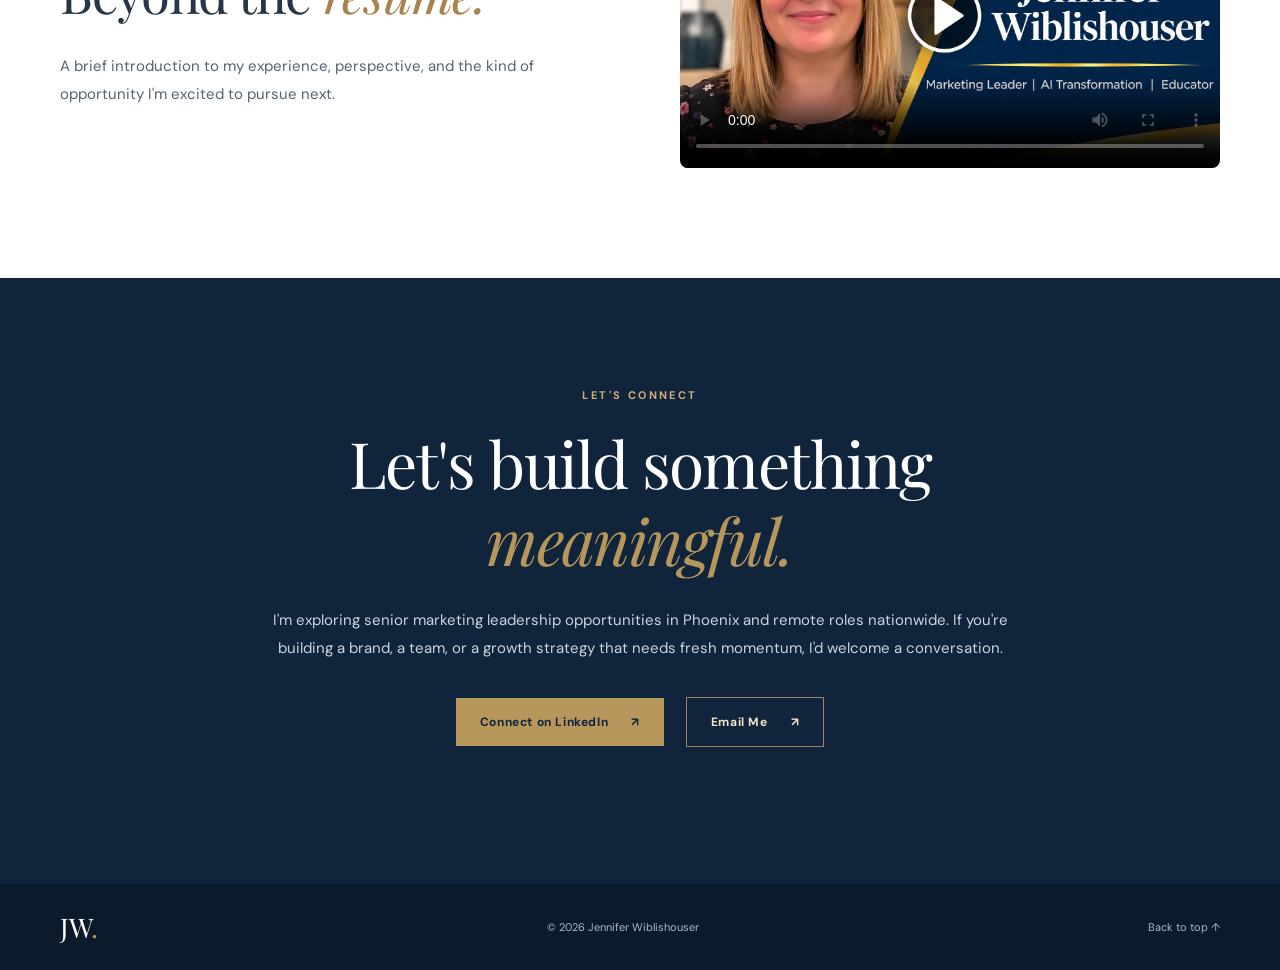
==== commit 1e177ebf: "Revise hero section text for clarity and impact Updated hero section with new messaging and descript" ====
--- a/index.html
+++ b/index.html
@@ -26,8 +26,12 @@
         <div class="hero-copy">
           <p class="eyebrow">
 <span class="eyebrow-line"></span> MARKETING LEADERSHIP · GROWTH · TRANSFORMATION <span class="eyebrow-line"></span></p>
-          <h1>Building brands.<br>Driving growth.<br><em>Leading what's next.</em></h1>
-          <p class="hero-description">I'm <strong>Jennifer Wiblishouser</strong>, a marketing executive who connects bold strategy with thoughtful execution and turns ambitious ideas into measurable business impact.</p>
+         <h1>I turn complex<br>business challenges<br>into <em>measurable growth.</em></h1>
+          <p class="hero-description"><p class="hero-description">
+  I'm <strong>Jennifer Wiblishouser</strong>, a marketing executive
+  connecting customer insights, product strategy, technology, and teams
+  to accelerate growth, improve business performance, and lead meaningful change.
+</p>
           <div class="hero-actions"><a class="btn btn-primary" href="#impact">Explore My Impact <span aria-hidden="true">↗</span></a><a class="btn btn-text" href="#connect">Get in Touch <span aria-hidden="true">→</span></a></div>
           <p class="availability"><span class="availability-dot"></span> Exploring Senior Manager, Director, & VP opportunities · Phoenix / Remote</p>
         </div>
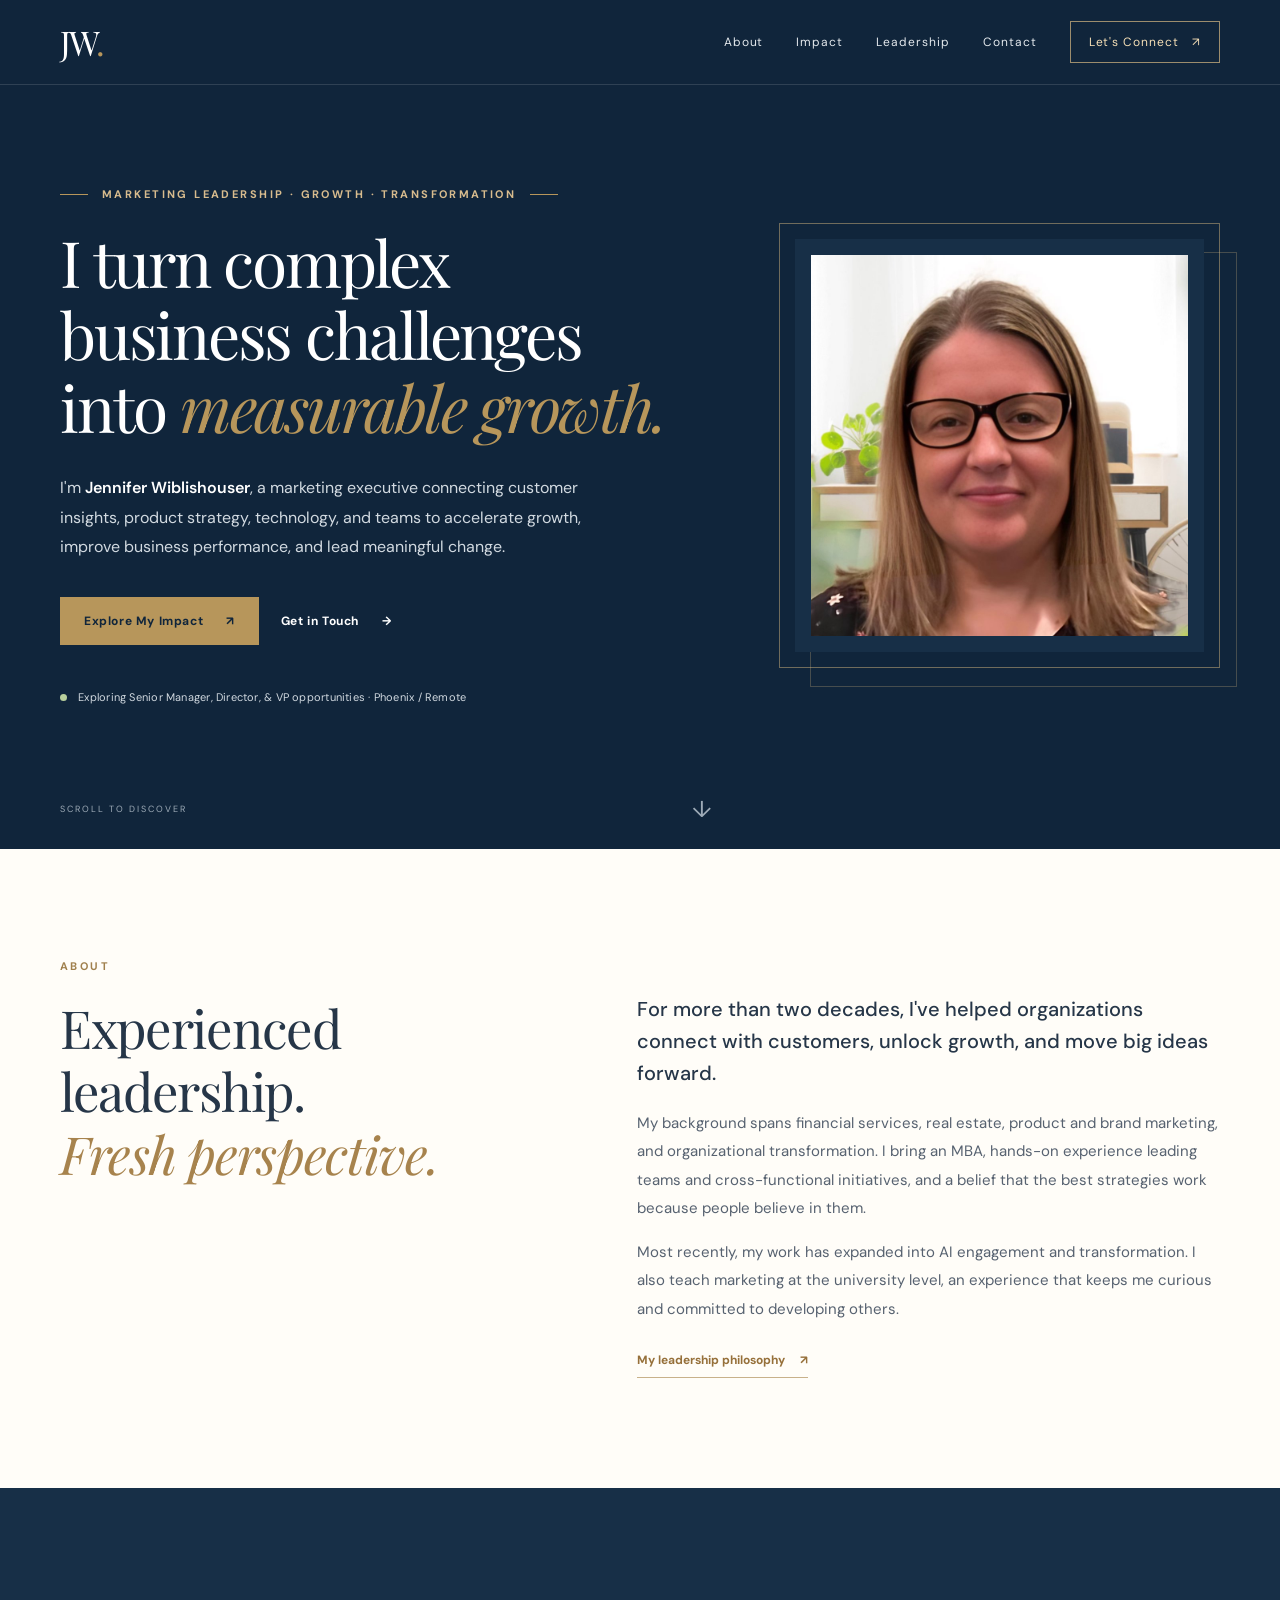
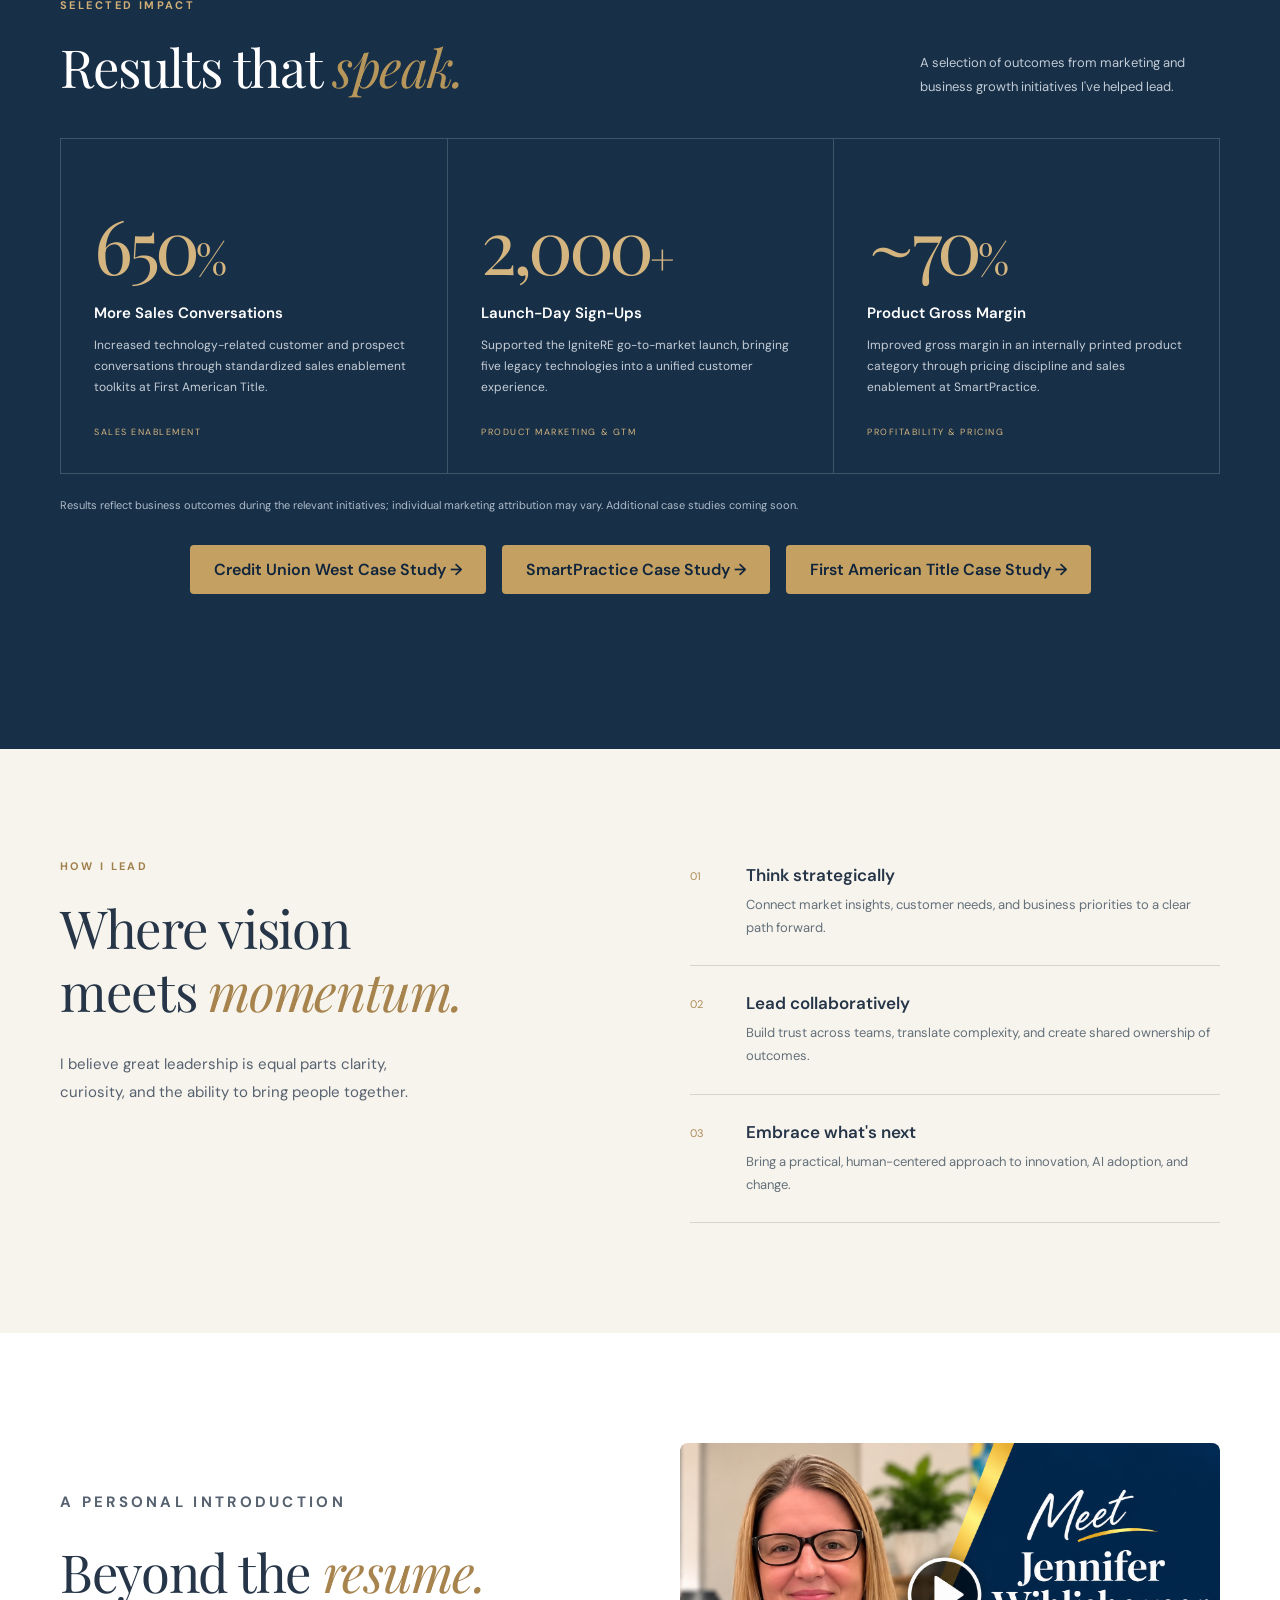
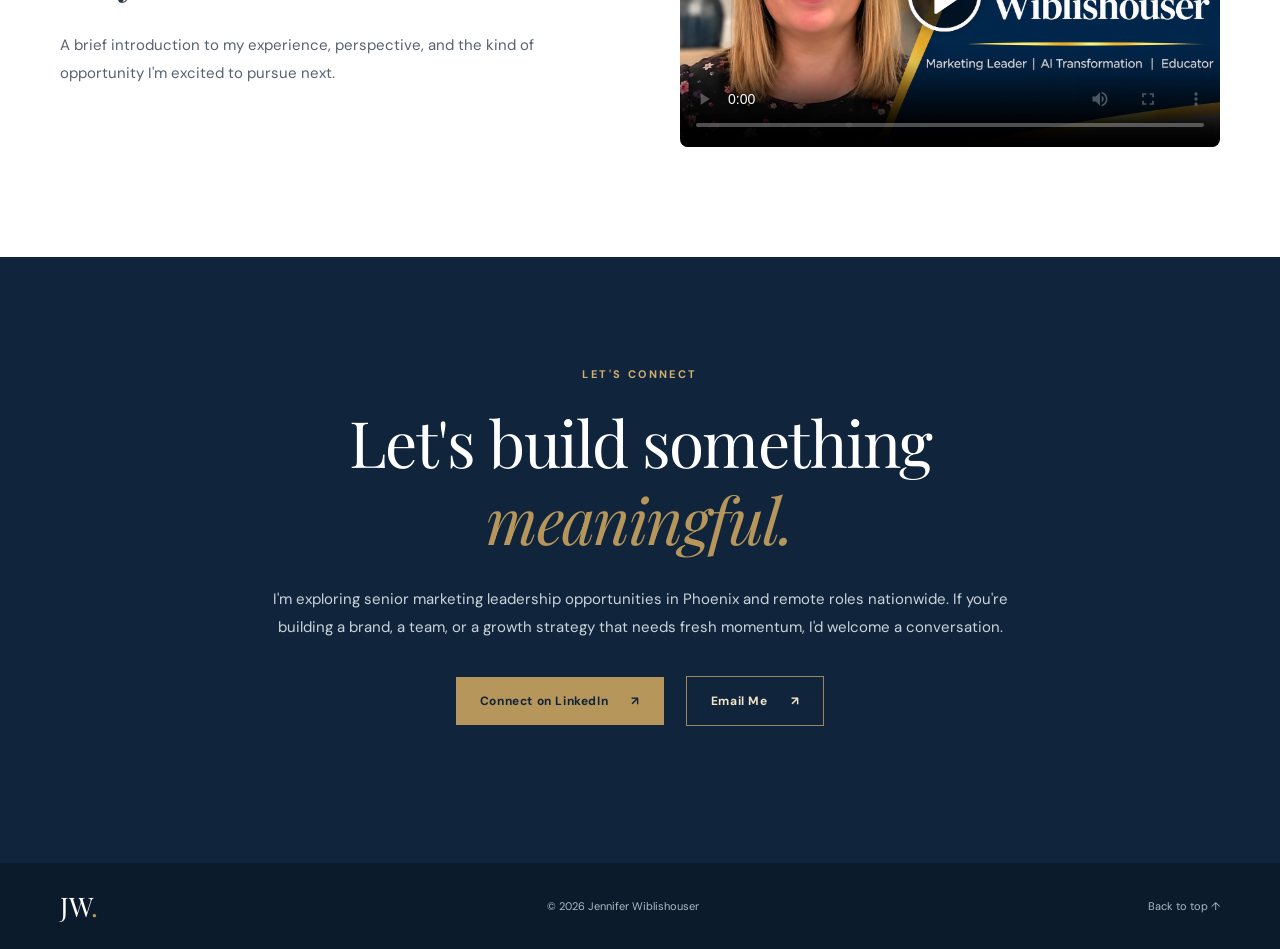
==== commit 1720e86c: "Revise impact section with new sales and growth data Updated impact section with new metrics and des" ====
--- a/index.html
+++ b/index.html
@@ -27,7 +27,7 @@
           <p class="eyebrow">
 <span class="eyebrow-line"></span> MARKETING LEADERSHIP · GROWTH · TRANSFORMATION <span class="eyebrow-line"></span></p>
          <h1>I turn complex<br>business challenges<br>into <em>measurable growth.</em></h1>
-          <p class="hero-description"><p class="hero-description">
+         <p class="hero-description">
   I'm <strong>Jennifer Wiblishouser</strong>, a marketing executive
   connecting customer insights, product strategy, technology, and teams
   to accelerate growth, improve business performance, and lead meaningful change.
@@ -61,11 +61,33 @@
     </section>
     <section id="impact" class="section section-navy">
       <div class="container"><div class="section-heading"><div><p class="section-label section-label-gold">SELECTED IMPACT</p><h2>Results that <em>speak.</em></h2></div><p class="section-aside">A selection of outcomes from marketing and business growth initiatives I've helped lead.</p></div>
-        <div class="impact-grid">
-          <article class="impact-card"><span class="impact-index">01</span><div class="impact-number">107<span>%</span></div><h3>Loan volume growth</h3><p>Q1 loan volume increase associated with growth initiatives during my marketing leadership at Credit Union West.</p><span class="impact-tag">FINANCIAL SERVICES</span></article>
-          <article class="impact-card"><span class="impact-index">02</span><div class="impact-number">1,703<span>%</span></div><h3>Business growth</h3><p>Dgrowth demonstrates your ability to drive significant business results through product and marketing initiatives.</p><span class="impact-tag">GROWTH STRATEGY</span></article>
-          <article class="impact-card"><span class="impact-index">AI</span><div class="impact-number">13</div><h3>Engagement & Transformation</h3><p>Your AI engagement and transformation work demonstrates leadership in a highly relevant area. I wouldn't invent a percentage here when we have a strong strategic accomplishment to highlight.</p><span class="impact-tag">ORGANIZATION TRANSFORMATION</span></article>
-        </div>
+   
+<div class="impact-grid">
+  <article class="impact-card">
+    <span class="impact-index">01</span>
+    <div class="impact-number">650<span>%</span></div>
+    <h3>More Sales Conversations</h3>
+    <p>Increased technology-related customer and prospect conversations through standardized sales enablement toolkits at First American Title.</p>
+    <span class="impact-tag">SALES ENABLEMENT</span>
+  </article>
+
+  <article class="impact-card">
+    <span class="impact-index">02</span>
+    <div class="impact-number">2,000<span>+</span></div>
+    <h3>Launch-Day Sign-Ups</h3>
+    <p>Supported the IgniteRE go-to-market launch, bringing five legacy technologies into a unified customer experience.</p>
+    <span class="impact-tag">PRODUCT MARKETING &amp; GTM</span>
+  </article>
+
+  <article class="impact-card">
+    <span class="impact-index">03</span>
+    <div class="impact-number">~70<span>%</span></div>
+    <h3>Product Gross Margin</h3>
+    <p>Improved gross margin in an internally printed product category through pricing discipline and sales enablement at SmartPractice.</p>
+    <span class="impact-tag">PROFITABILITY &amp; PRICING</span>
+  </article>
+</div>
+
         <p class="impact-note">Results reflect business outcomes during the relevant initiatives; individual marketing attribution may vary. Additional case studies coming soon.</p>
         
 
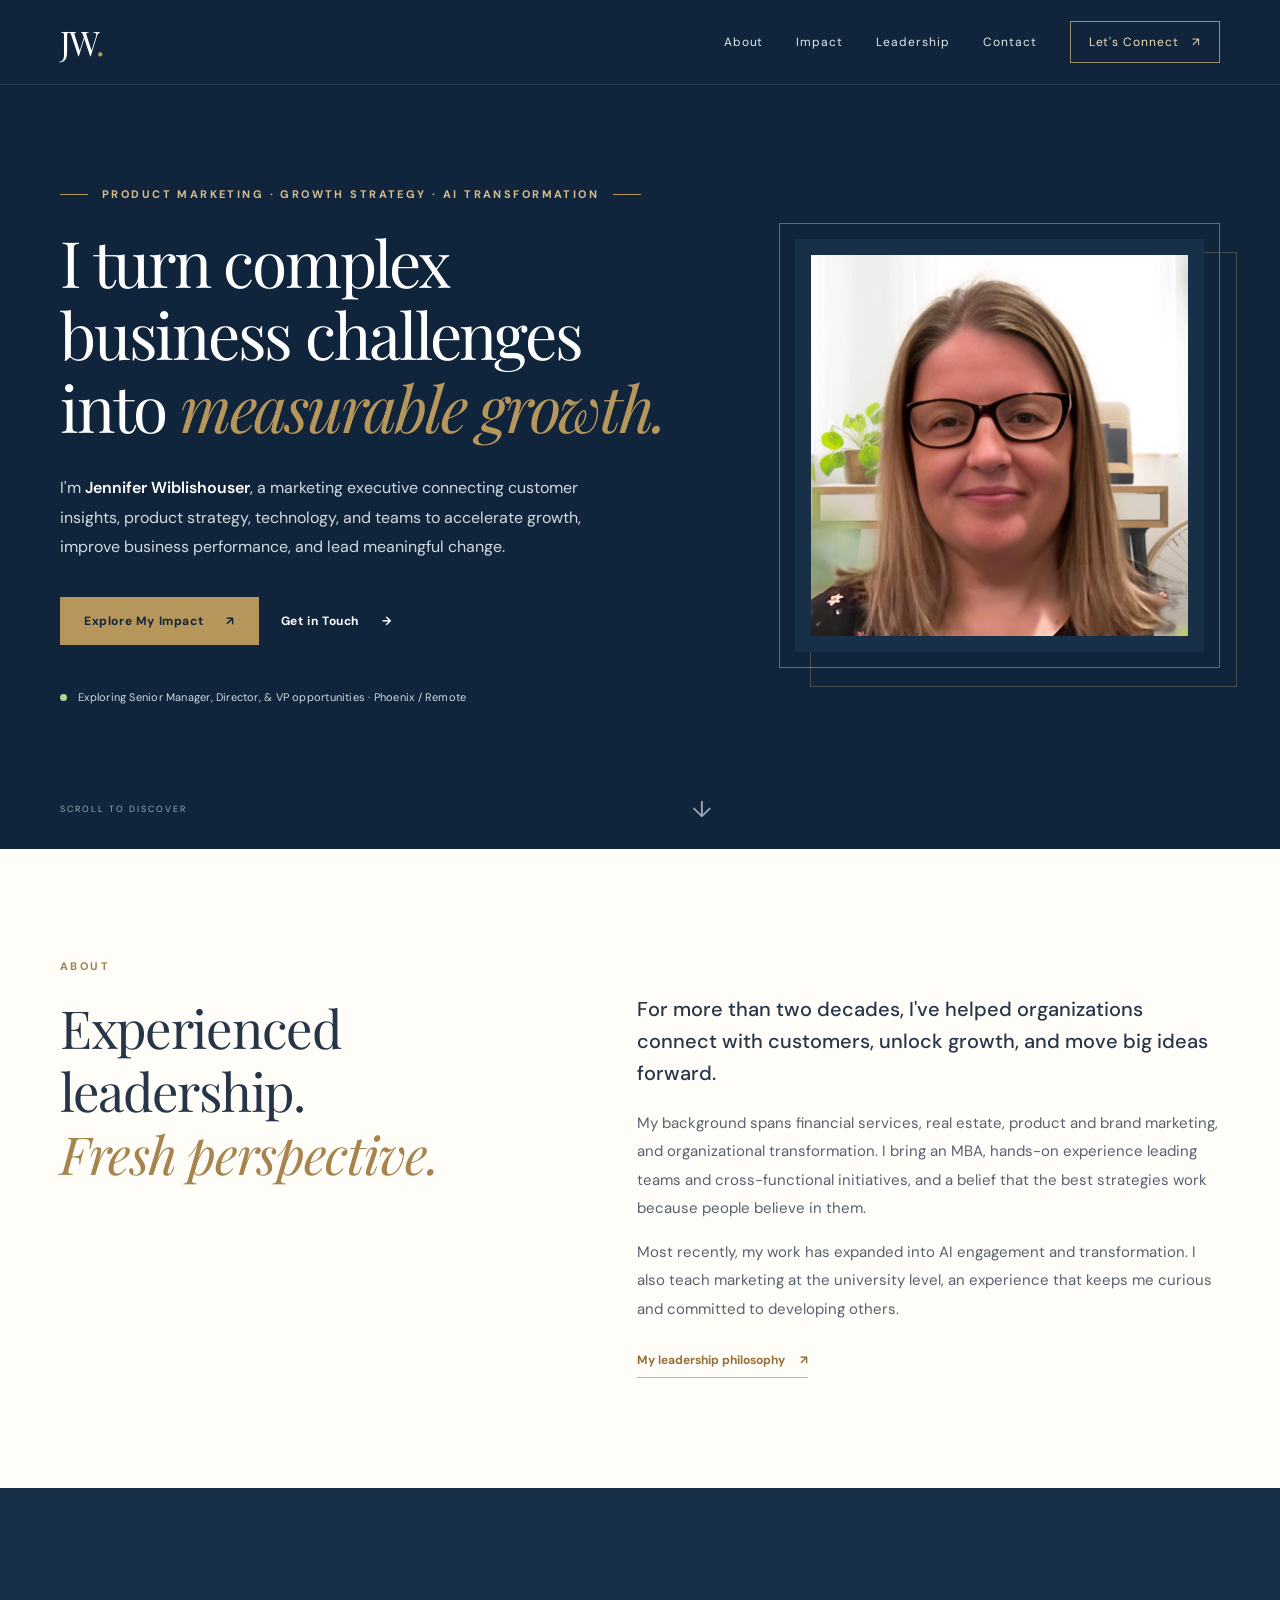
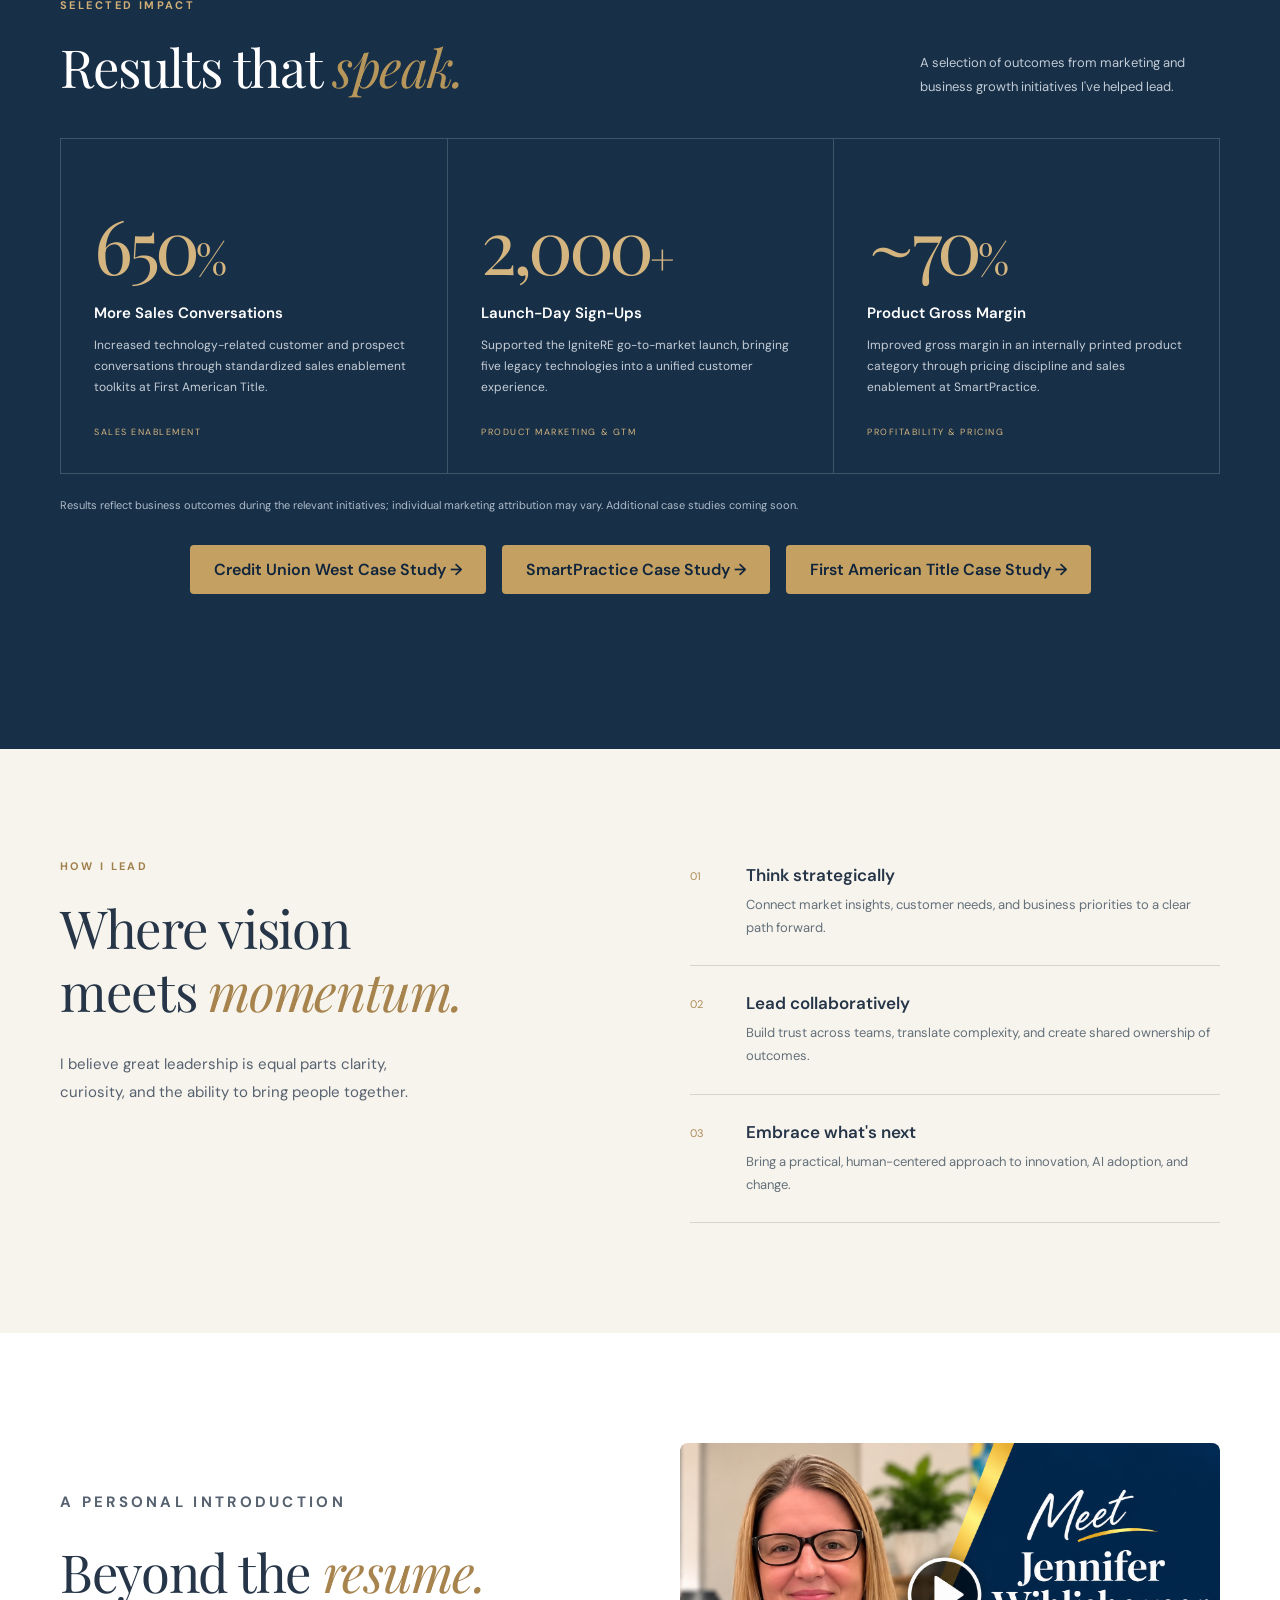
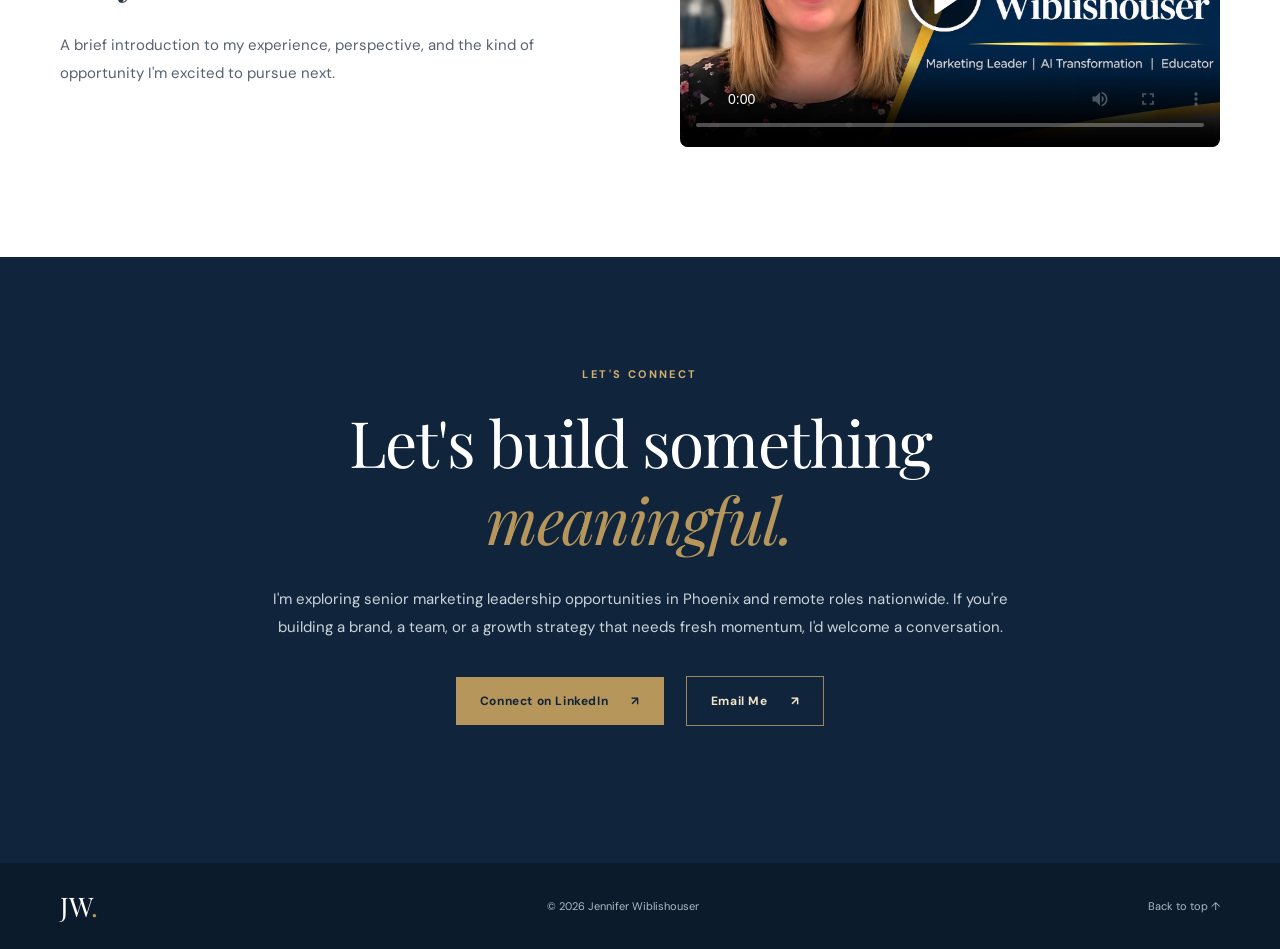
==== commit d56b2d02: "Update marketing leadership text in index.html" ====
--- a/index.html
+++ b/index.html
@@ -25,7 +25,7 @@
       <div class="container hero-grid">
         <div class="hero-copy">
           <p class="eyebrow">
-<span class="eyebrow-line"></span> MARKETING LEADERSHIP · GROWTH · TRANSFORMATION <span class="eyebrow-line"></span></p>
+<span class="eyebrow-line"></span> PRODUCT MARKETING · GROWTH STRATEGY · AI TRANSFORMATION <span class="eyebrow-line"></span></p>
          <h1>I turn complex<br>business challenges<br>into <em>measurable growth.</em></h1>
          <p class="hero-description">
   I'm <strong>Jennifer Wiblishouser</strong>, a marketing executive
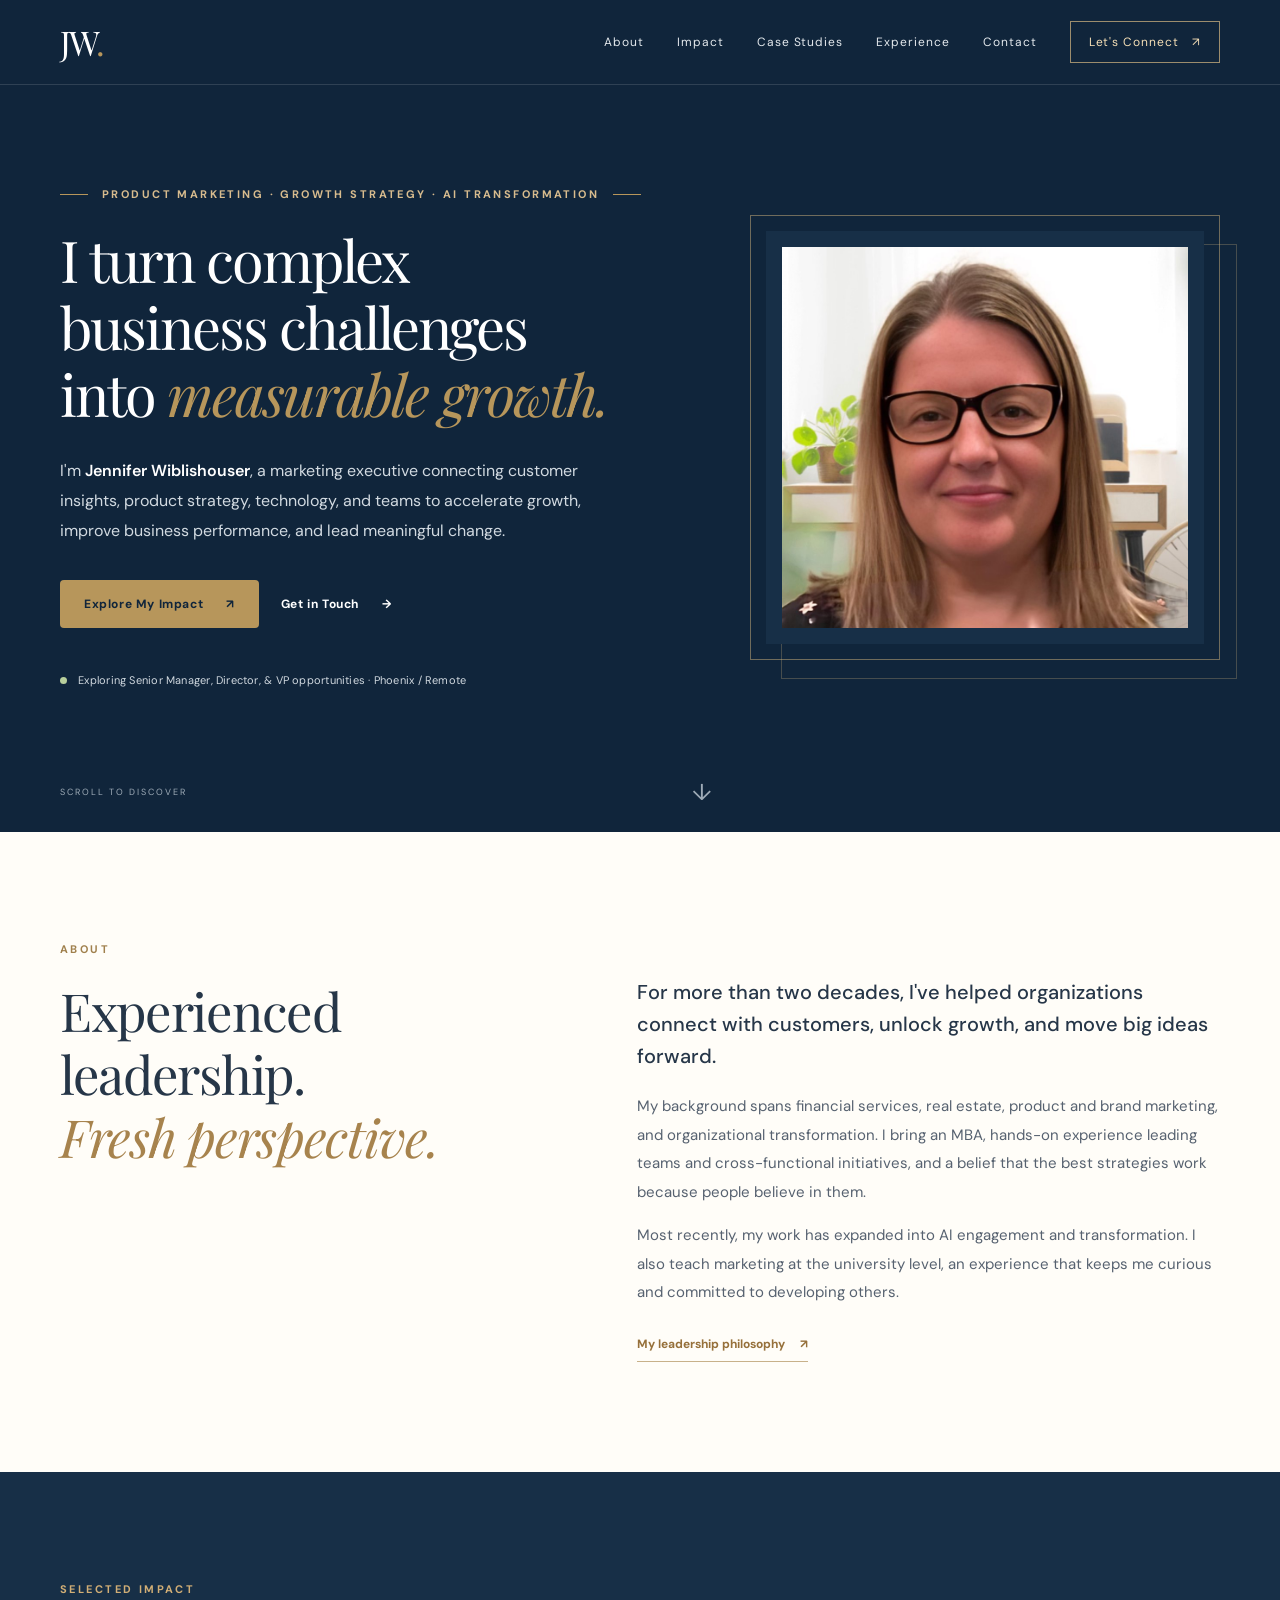
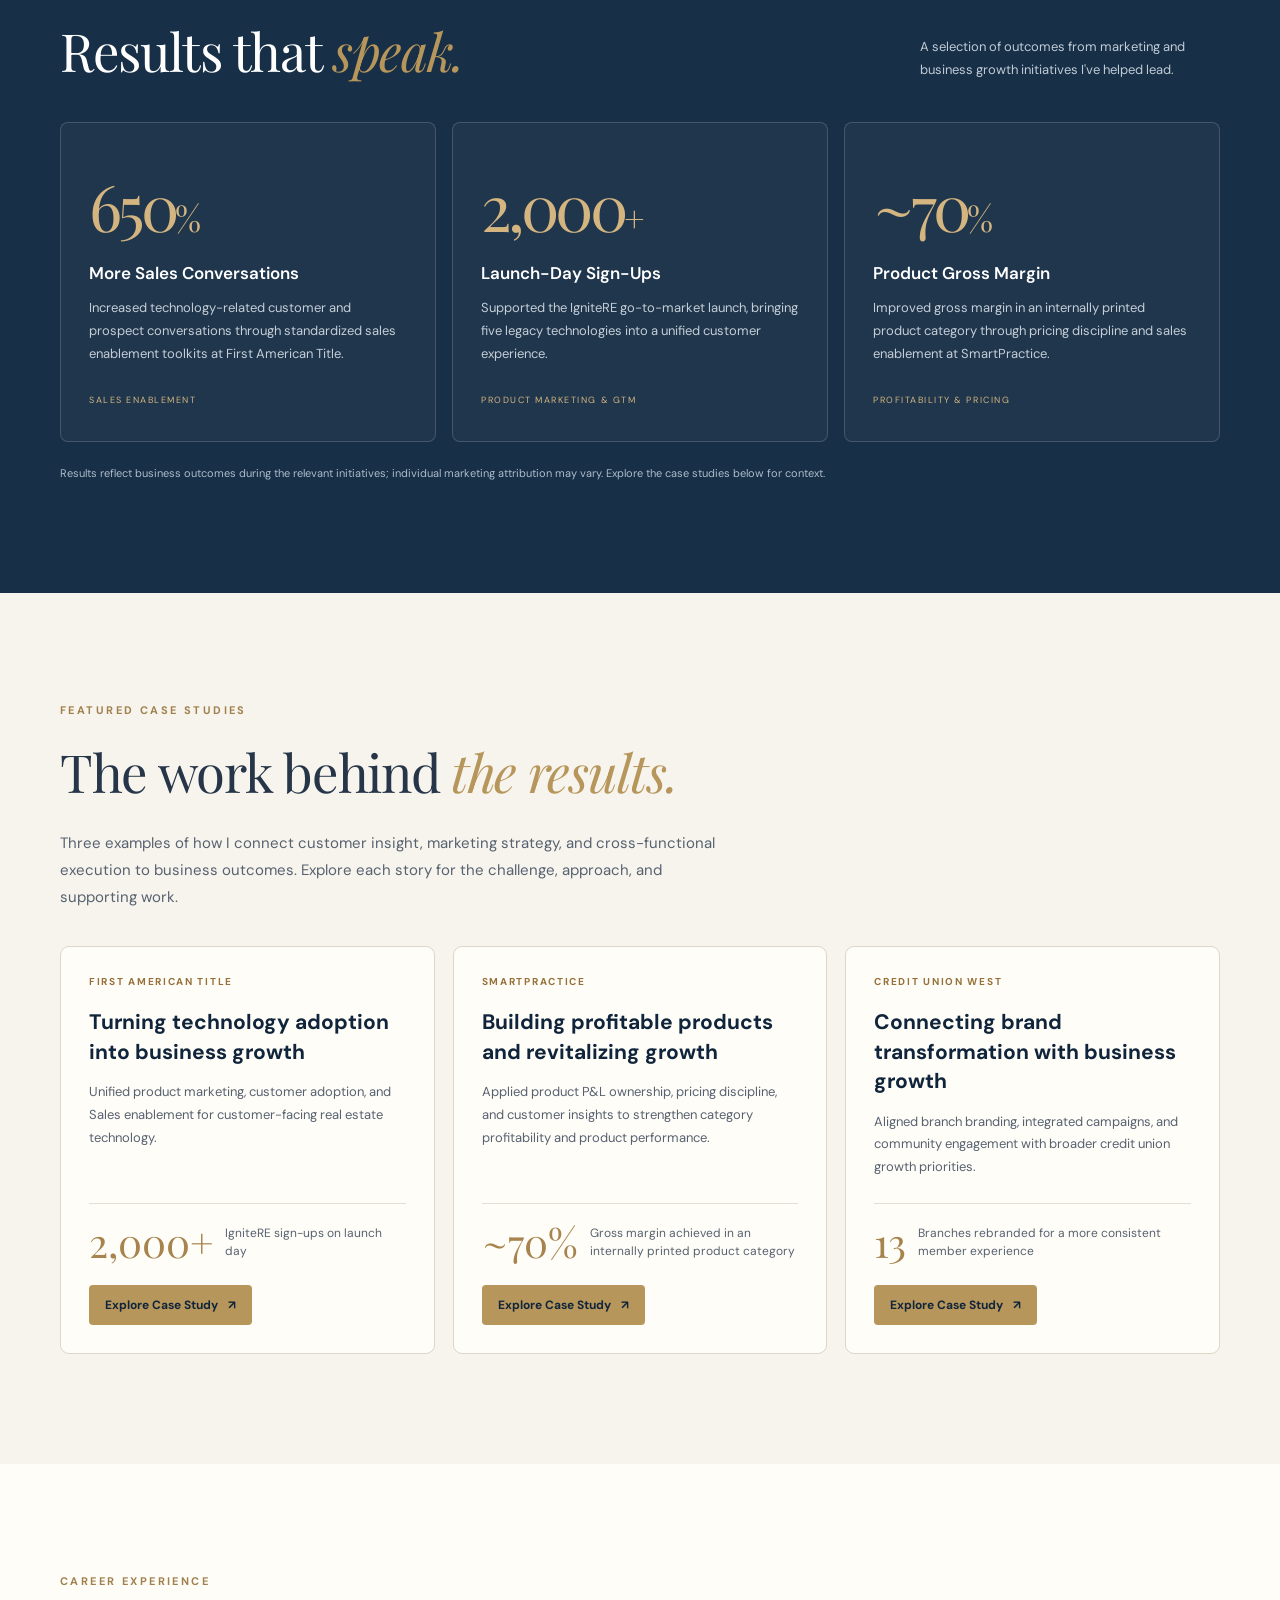
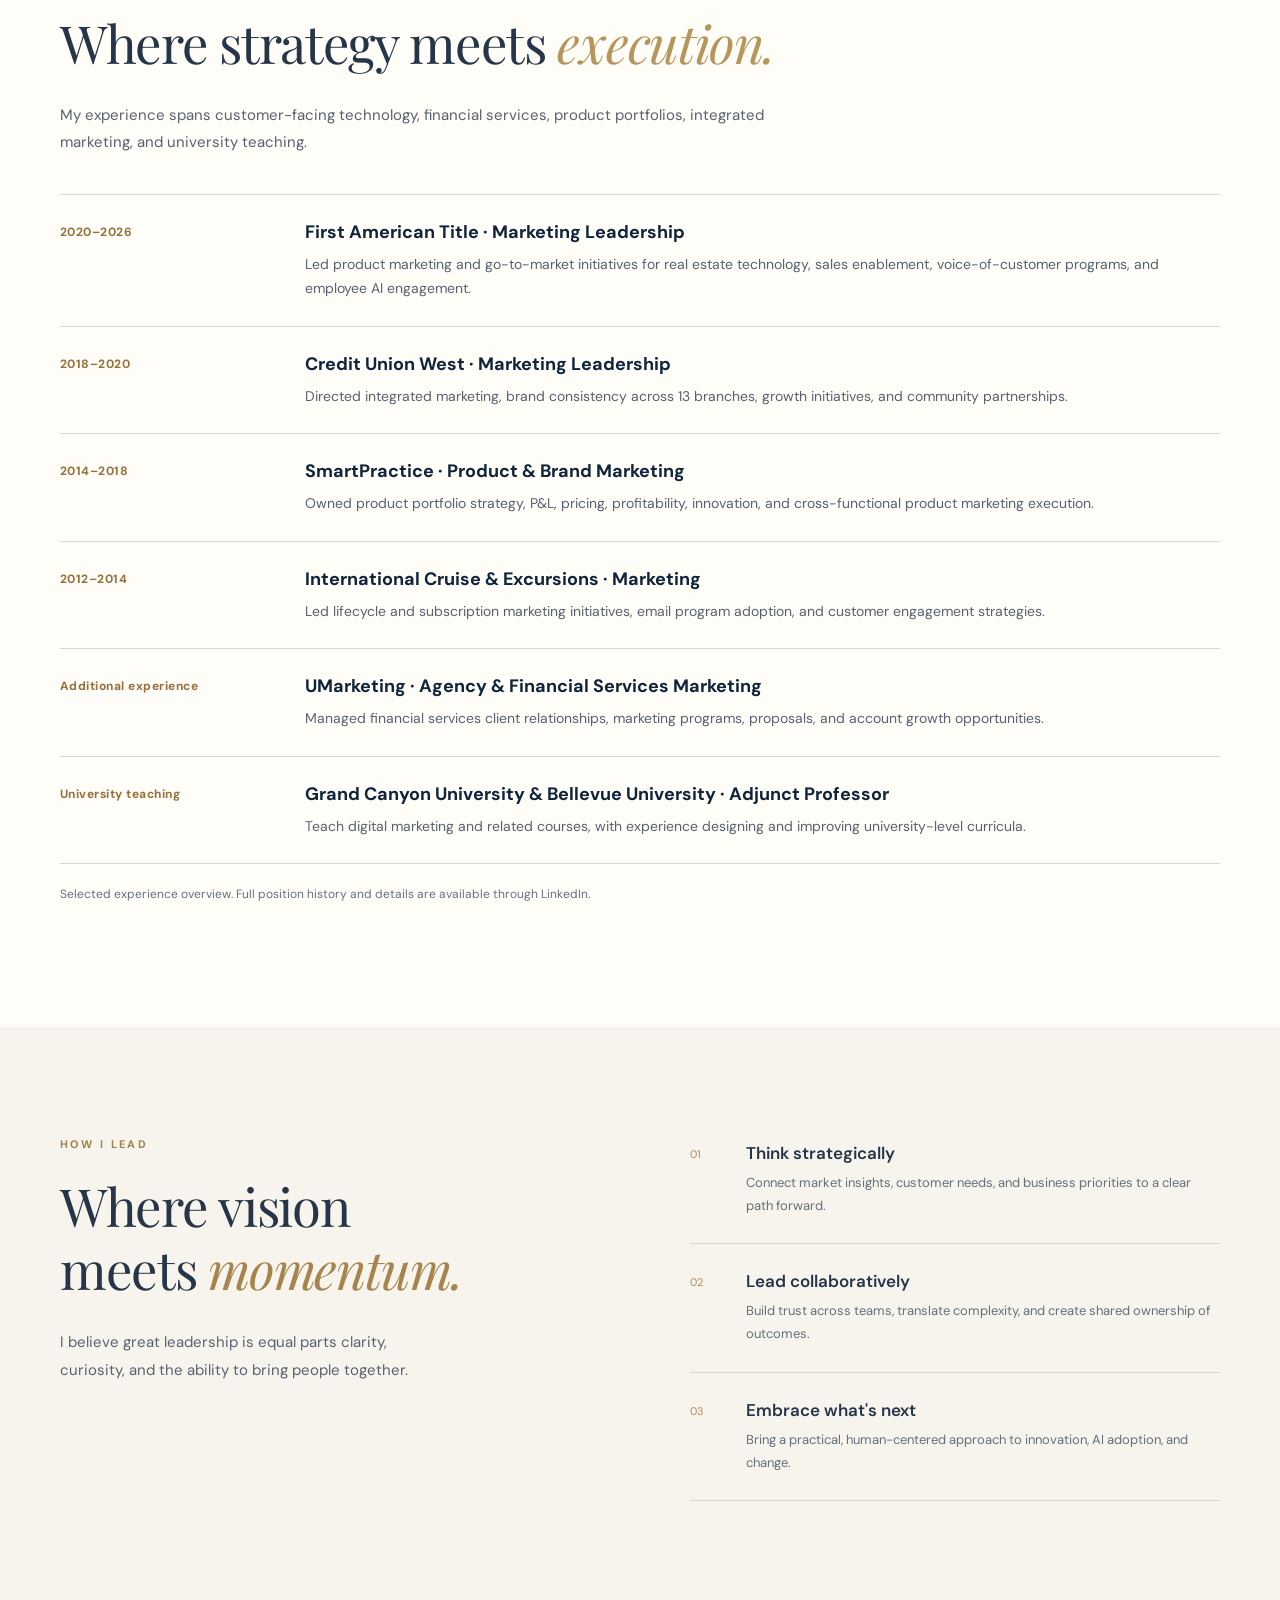
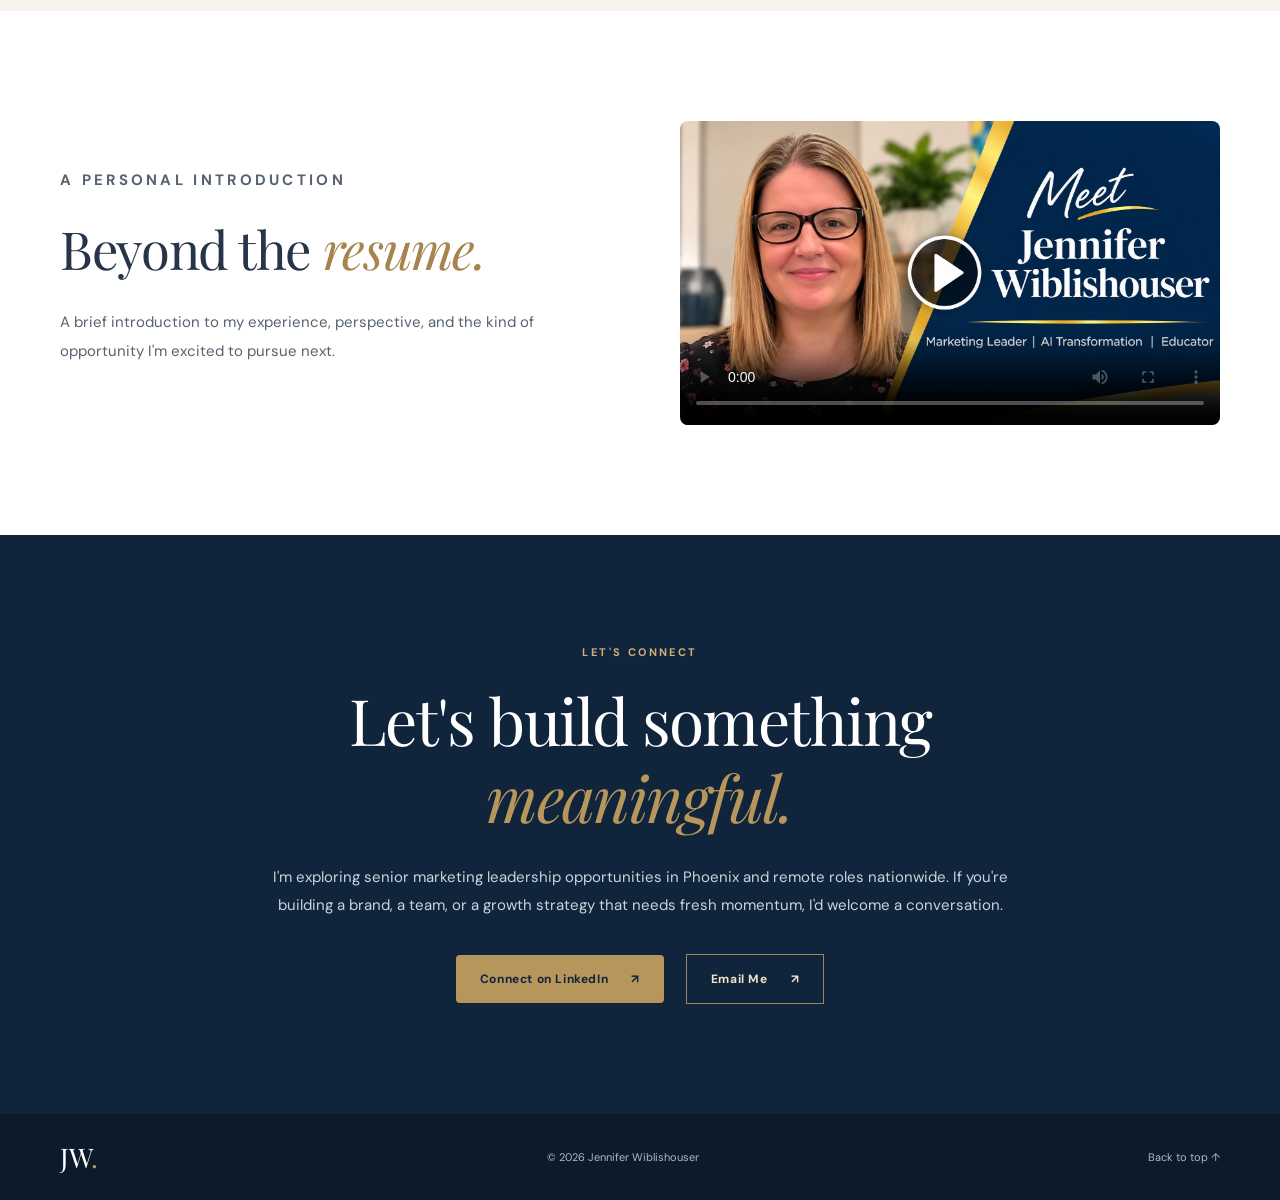
==== commit eebaecb3: "Enhance homepage layout and add impact sections The changes include the addition of new meta tags, s" ====
--- a/index.html
+++ b/index.html
@@ -1,157 +1,84 @@
 <!doctype html>
 <html lang="en">
 <head>
-  <meta charset="utf-8">
-  <meta name="viewport" content="width=device-width, initial-scale=1">
-  <meta name="description" content="Jennifer Wiblishouser — marketing executive specializing in growth strategy, brand leadership, product marketing, and AI transformation.">
-  <meta name="theme-color" content="#10253b">
-  <title>Jennifer Wiblishouser | Marketing Executive</title>
-  <link rel="stylesheet" href="styles.css">
+<meta charset="utf-8">
+<meta name="viewport" content="width=device-width, initial-scale=1">
+<meta name="description" content="Jennifer Wiblishouser — marketing executive specializing in growth strategy, brand leadership, product marketing, and AI transformation.">
+<meta name="theme-color" content="#10253b">
+<title>Jennifer Wiblishouser | Marketing Executive</title>
+<link rel="stylesheet" href="styles.css">
+<style>
+/* Homepage additions — scoped to avoid changing existing sections */
+.featured-work{background:#f7f4ed;color:#263648}
+.featured-work .featured-intro{max-width:680px;color:#576270;font-size:15px;line-height:1.8;margin-bottom:35px}
+.featured-grid{display:grid;grid-template-columns:repeat(3,minmax(0,1fr));gap:18px}
+.featured-card{background:#fffdf8;border:1px solid #ddd6c9;border-radius:9px;padding:28px;display:flex;flex-direction:column;min-height:350px;transition:transform .2s,border-color .2s,box-shadow .2s}
+.featured-card:hover{transform:translateY(-4px);border-color:#b7965b;box-shadow:0 12px 32px rgba(16,37,59,.09)}
+.featured-card .company{color:#96703a;font-size:10px;font-weight:700;letter-spacing:.17em;text-transform:uppercase}
+.featured-card h3{font-size:21px;line-height:1.4;margin:20px 0 14px;color:#10253b}
+.featured-card .card-description{font-size:13px;color:#576270;line-height:1.75;margin-bottom:24px}
+.featured-card .card-metric{border-top:1px solid #e4dfd5;padding-top:18px;margin-top:auto;display:flex;align-items:center;gap:12px}
+.featured-card .card-metric strong{font-family:'Playfair Display',Georgia,serif;font-size:40px;line-height:1;color:#a7834d;font-weight:400;white-space:nowrap}
+.featured-card .card-metric span{font-size:12px;line-height:1.5;color:#576270}
+.featured-card .card-link{display:inline-flex;align-items:center;gap:10px;align-self:flex-start;background:#b7965b;color:#10253b;padding:12px 16px;border-radius:4px;font-weight:700;font-size:12px;margin-top:23px}
+.featured-card .card-link:hover{background:#d0af77}
+.experience-section{background:#fffdf8}
+.experience-heading{max-width:760px}
+.experience-heading p:not(.section-label){color:#576270;line-height:1.8;font-size:15px}
+.career-list{margin-top:38px;border-top:1px solid #ddd6c9}
+.career-item{display:grid;grid-template-columns:210px minmax(0,1fr);gap:35px;padding:25px 0;border-bottom:1px solid #ddd6c9}
+.career-item .career-period{font-size:12px;letter-spacing:.04em;color:#96703a;font-weight:700;padding-top:4px}
+.career-item h3{font-size:18px;color:#10253b;margin:0 0 8px}
+.career-item p{font-size:14px;line-height:1.75;color:#576270;margin:0}
+.career-note{font-size:12px;color:#657180;line-height:1.7;margin-top:20px}
+@media(max-width:900px){.featured-grid{grid-template-columns:repeat(2,minmax(0,1fr))}.career-item{grid-template-columns:160px minmax(0,1fr);gap:24px}}
+@media(max-width:700px){.featured-grid{grid-template-columns:1fr}.featured-card{min-height:auto}.career-item{grid-template-columns:1fr;gap:7px;padding:22px 0}.featured-card .card-metric strong{font-size:36px}}
+@media(prefers-reduced-motion:reduce){.featured-card{transition:none}.featured-card:hover{transform:none}}
+</style>
 </head>
 <body>
-  <a class="skip-link" href="#main">Skip to content</a>
-  <header class="site-header">
-    <div class="container nav-wrap">
-      <a class="wordmark" href="#home" aria-label="Jennifer Wiblishouser home">JW<span class="wordmark-dot">.</span></a>
-      <button class="menu-toggle" type="button" aria-label="Open navigation" aria-expanded="false" aria-controls="primary-nav"><span></span><span></span><span></span></button>
-      <nav id="primary-nav" class="nav-links" aria-label="Primary navigation">
-        <a href="#about">About</a><a href="#impact">Impact</a><a href="#approach">Leadership</a><a href="#connect">Contact</a>
-        <a class="nav-cta" href="#connect">Let's Connect <span aria-hidden="true">↗</span></a>
-      </nav>
-    </div>
-  </header>
-  <main id="main">
-    <section id="home" class="hero">
-      <div class="container hero-grid">
-        <div class="hero-copy">
-          <p class="eyebrow">
-<span class="eyebrow-line"></span> PRODUCT MARKETING · GROWTH STRATEGY · AI TRANSFORMATION <span class="eyebrow-line"></span></p>
-         <h1>I turn complex<br>business challenges<br>into <em>measurable growth.</em></h1>
-         <p class="hero-description">
-  I'm <strong>Jennifer Wiblishouser</strong>, a marketing executive
-  connecting customer insights, product strategy, technology, and teams
-  to accelerate growth, improve business performance, and lead meaningful change.
-</p>
-          <div class="hero-actions"><a class="btn btn-primary" href="#impact">Explore My Impact <span aria-hidden="true">↗</span></a><a class="btn btn-text" href="#connect">Get in Touch <span aria-hidden="true">→</span></a></div>
-          <p class="availability"><span class="availability-dot"></span> Exploring Senior Manager, Director, & VP opportunities · Phoenix / Remote</p>
-        </div>
-        
-<div class="hero-art" aria-label="Portrait of Jennifer Wiblishouser">
-  <div class="hero-art-border"></div>
- <div class="hero-art-inner" style="padding: 16px; overflow: hidden; background: #172f47; isolation: isolate;">
-    <img
-      src="assets/images/jennifer-headshot.jpg"
-      alt="Jennifer Wiblishouser, marketing executive"
-      
-style="width: 100%; height: 100%; object-fit: cover; object-position: center 35%; display: block; position: relative; z-index: 10;"
-
-    >
-  </div>
-  <div class="art-corner"></div>
-</div>
-
-      </div>
-      <div class="hero-bottom container"><span>SCROLL TO DISCOVER</span><span class="down-arrow" aria-hidden="true">↓</span><span></span></div>
-    </section>
-    <section id="about" class="section section-light">
-      <div class="container about-grid">
-        <div><p class="section-label">ABOUT</p><h2>Experienced leadership.<br><em>Fresh perspective.</em></h2></div>
-        <div class="about-body"><p class="lead">For more than two decades, I've helped organizations connect with customers, unlock growth, and move big ideas forward.</p><p>My background spans financial services, real estate, product and brand marketing, and organizational transformation. I bring an MBA, hands-on experience leading teams and cross-functional initiatives, and a belief that the best strategies work because people believe in them.</p><p>Most recently, my work has expanded into AI engagement and transformation. I also teach marketing at the university level, an experience that keeps me curious and committed to developing others.</p><a class="text-link" href="#approach">My leadership philosophy <span aria-hidden="true">↗</span></a></div>
-      </div>
-    </section>
-    <section id="impact" class="section section-navy">
-      <div class="container"><div class="section-heading"><div><p class="section-label section-label-gold">SELECTED IMPACT</p><h2>Results that <em>speak.</em></h2></div><p class="section-aside">A selection of outcomes from marketing and business growth initiatives I've helped lead.</p></div>
-   
+<a class="skip-link" href="#main">Skip to content</a>
+<header class="site-header"><div class="container nav-wrap">
+<a class="wordmark" href="#home" aria-label="Jennifer Wiblishouser home">JW<span class="wordmark-dot">.</span></a>
+<button class="menu-toggle" type="button" aria-label="Open navigation" aria-expanded="false" aria-controls="primary-nav"><span></span><span></span><span></span></button>
+<nav id="primary-nav" class="nav-links" aria-label="Primary navigation">
+<a href="#about">About</a><a href="#impact">Impact</a><a href="#case-studies">Case Studies</a><a href="#experience">Experience</a><a href="#connect">Contact</a>
+<a class="nav-cta" href="#connect">Let's Connect <span aria-hidden="true">↗</span></a>
+</nav></div></header>
+<main id="main">
+<section id="home" class="hero"><div class="container hero-grid">
+<div class="hero-copy"><p class="eyebrow"><span class="eyebrow-line"></span> PRODUCT MARKETING · GROWTH STRATEGY · AI TRANSFORMATION <span class="eyebrow-line"></span></p>
+<h1>I turn complex<br>business challenges<br>into <em>measurable growth.</em></h1>
+<p class="hero-description">I'm <strong>Jennifer Wiblishouser</strong>, a marketing executive connecting customer insights, product strategy, technology, and teams to accelerate growth, improve business performance, and lead meaningful change.</p>
+<div class="hero-actions"><a class="btn btn-primary" href="#impact">Explore My Impact <span aria-hidden="true">↗</span></a><a class="btn btn-text" href="#connect">Get in Touch <span aria-hidden="true">→</span></a></div>
+<p class="availability"><span class="availability-dot"></span> Exploring Senior Manager, Director, &amp; VP opportunities · Phoenix / Remote</p></div>
+<div class="hero-art" aria-label="Portrait of Jennifer Wiblishouser"><div class="hero-art-border"></div><div class="hero-art-inner" style="padding:16px;overflow:hidden;background:#172f47;isolation:isolate"><img src="assets/images/jennifer-headshot.jpg" alt="Jennifer Wiblishouser, marketing executive" style="width:100%;height:100%;object-fit:cover;object-position:center 35%;display:block;position:relative;z-index:10"></div><div class="art-corner"></div></div>
+</div><div class="hero-bottom container"><span>SCROLL TO DISCOVER</span><span class="down-arrow" aria-hidden="true">↓</span><span></span></div></section>
+<section id="about" class="section section-light"><div class="container about-grid"><div><p class="section-label">ABOUT</p><h2>Experienced leadership.<br><em>Fresh perspective.</em></h2></div><div class="about-body"><p class="lead">For more than two decades, I've helped organizations connect with customers, unlock growth, and move big ideas forward.</p><p>My background spans financial services, real estate, product and brand marketing, and organizational transformation. I bring an MBA, hands-on experience leading teams and cross-functional initiatives, and a belief that the best strategies work because people believe in them.</p><p>Most recently, my work has expanded into AI engagement and transformation. I also teach marketing at the university level, an experience that keeps me curious and committed to developing others.</p><a class="text-link" href="#approach">My leadership philosophy <span aria-hidden="true">↗</span></a></div></div></section>
+<section id="impact" class="section section-navy"><div class="container"><div class="section-heading"><div><p class="section-label section-label-gold">SELECTED IMPACT</p><h2>Results that <em>speak.</em></h2></div><p class="section-aside">A selection of outcomes from marketing and business growth initiatives I've helped lead.</p></div>
 <div class="impact-grid">
-  <article class="impact-card">
-    <span class="impact-index">01</span>
-    <div class="impact-number">650<span>%</span></div>
-    <h3>More Sales Conversations</h3>
-    <p>Increased technology-related customer and prospect conversations through standardized sales enablement toolkits at First American Title.</p>
-    <span class="impact-tag">SALES ENABLEMENT</span>
-  </article>
-
-  <article class="impact-card">
-    <span class="impact-index">02</span>
-    <div class="impact-number">2,000<span>+</span></div>
-    <h3>Launch-Day Sign-Ups</h3>
-    <p>Supported the IgniteRE go-to-market launch, bringing five legacy technologies into a unified customer experience.</p>
-    <span class="impact-tag">PRODUCT MARKETING &amp; GTM</span>
-  </article>
-
-  <article class="impact-card">
-    <span class="impact-index">03</span>
-    <div class="impact-number">~70<span>%</span></div>
-    <h3>Product Gross Margin</h3>
-    <p>Improved gross margin in an internally printed product category through pricing discipline and sales enablement at SmartPractice.</p>
-    <span class="impact-tag">PROFITABILITY &amp; PRICING</span>
-  </article>
-</div>
-
-        <p class="impact-note">Results reflect business outcomes during the relevant initiatives; individual marketing attribution may vary. Additional case studies coming soon.</p>
-        
-
-<div style="display:flex; justify-content:center; flex-wrap:wrap; gap:16px; margin:30px 0 45px;">
-
-  <a href="credit-union-west.html"
-     style="display:inline-block; padding:14px 24px; background:#c4a063; color:#10253b; text-decoration:none; font-weight:600; border-radius:4px; text-align:center;">
-    Credit Union West Case Study →
-  </a>
-
-  <a href="smartpractice.html"
-     style="display:inline-block; padding:14px 24px; background:#c4a063; color:#10253b; text-decoration:none; font-weight:600; border-radius:4px; text-align:center;">
-    SmartPractice Case Study →
-  </a>
-
-  
-<a href="first-american.html"
-   style="display:inline-block; padding:14px 24px; background:#c4a063; color:#10253b; text-decoration:none; font-weight:600; border-radius:4px; text-align:center;">
-  First American Title Case Study →
-</a>
-
-
-</div>
-
-
-      </div>
-    </section>
-    <section id="approach" class="section section-cream"><div class="container approach-grid"><div><p class="section-label">HOW I LEAD</p><h2>Where vision<br>meets <em>momentum.</em></h2><p class="approach-intro">I believe great leadership is equal parts clarity, curiosity, and the ability to bring people together.</p></div><div class="principles"><article><span>01</span><div><h3>Think strategically</h3><p>Connect market insights, customer needs, and business priorities to a clear path forward.</p></div></article><article><span>02</span><div><h3>Lead collaboratively</h3><p>Build trust across teams, translate complexity, and create shared ownership of outcomes.</p></div></article><article><span>03</span><div><h3>Embrace what's next</h3><p>Bring a practical, human-centered approach to innovation, AI adoption, and change.</p></div></article></div></div></section>
-   
-<section class="section video-section">
-  <div class="container video-grid">
-    <div>
-      <p class="section-label">A PERSONAL INTRODUCTION</p>
-      <h2>Beyond the <em>resume.</em></h2>
-      <p>
-        A brief introduction to my experience,
-        perspective, and the kind of opportunity
-        I'm excited to pursue next.
-      </p>
-    </div>
-
-    <div>
-<video
-  controls
-  playsinline
-  preload="metadata"
-  poster="assets/images/Meet Jennifer Wiblishouser.png"
-  style="width:100%; height:auto; border-radius:8px; display:block;"
-  aria-label="Introduction to Jennifer Wiblishouser"
->
-  <source
-    src="assets/videos/portfolio_video_clean_ending.mp4"
-    type="video/mp4"
-  >
-  Your browser does not support HTML5 video.
-</video>
-
-    </div>
-  </div>
-</section>
-
-    <section id="connect" class="section contact-section"><div class="container contact-inner"><p class="section-label section-label-gold">LET'S CONNECT</p><h2>Let's build something<br><em>meaningful.</em></h2><p>I'm exploring senior marketing leadership opportunities in Phoenix and remote roles nationwide. If you're building a brand, a team, or a growth strategy that needs fresh momentum, I'd welcome a conversation.</p><div class="contact-actions"><a class="btn btn-gold" href="https://www.linkedin.com/in/jennifer-wiblishouser" target="_blank" rel="noopener noreferrer">Connect on LinkedIn <span aria-hidden="true">↗</span></a><a class="btn btn-outline" href="mailto:jwiblishouser@icloud.com">Email Me <span aria-hidden="true">↗</span></a></div><p class="setup-note"<p></div></section>
-  </main>
-  <footer class="footer"><div class="container footer-content"><span>JW<span class="wordmark-dot">.</span></span><span>© <span id="year">2026</span> Jennifer Wiblishouser</span><a href="#home">Back to top ↑</a></div></footer>
-  <script src="script.js" defer></script>
-</body>
-</html>
+<article class="impact-card"><span class="impact-index">01</span><div class="impact-number">650<span>%</span></div><h3>More Sales Conversations</h3><p>Increased technology-related customer and prospect conversations through standardized sales enablement toolkits at First American Title.</p><span class="impact-tag">SALES ENABLEMENT</span></article>
+<article class="impact-card"><span class="impact-index">02</span><div class="impact-number">2,000<span>+</span></div><h3>Launch-Day Sign-Ups</h3><p>Supported the IgniteRE go-to-market launch, bringing five legacy technologies into a unified customer experience.</p><span class="impact-tag">PRODUCT MARKETING &amp; GTM</span></article>
+<article class="impact-card"><span class="impact-index">03</span><div class="impact-number">~70<span>%</span></div><h3>Product Gross Margin</h3><p>Improved gross margin in an internally printed product category through pricing discipline and sales enablement at SmartPractice.</p><span class="impact-tag">PROFITABILITY &amp; PRICING</span></article>
+</div><p class="impact-note">Results reflect business outcomes during the relevant initiatives; individual marketing attribution may vary. Explore the case studies below for context.</p></div></section>
+<section id="case-studies" class="section featured-work"><div class="container"><p class="section-label">FEATURED CASE STUDIES</p><h2>The work behind <em>the results.</em></h2><p class="featured-intro">Three examples of how I connect customer insight, marketing strategy, and cross-functional execution to business outcomes. Explore each story for the challenge, approach, and supporting work.</p>
+<div class="featured-grid">
+<article class="featured-card"><span class="company">First American Title</span><h3>Turning technology adoption into business growth</h3><p class="card-description">Unified product marketing, customer adoption, and Sales enablement for customer-facing real estate technology.</p><div class="card-metric"><strong>2,000+</strong><span>IgniteRE sign-ups on launch day</span></div><a class="card-link" href="first-american.html">Explore Case Study <span aria-hidden="true">↗</span></a></article>
+<article class="featured-card"><span class="company">SmartPractice</span><h3>Building profitable products and revitalizing growth</h3><p class="card-description">Applied product P&amp;L ownership, pricing discipline, and customer insights to strengthen category profitability and product performance.</p><div class="card-metric"><strong>~70%</strong><span>Gross margin achieved in an internally printed product category</span></div><a class="card-link" href="smartpractice.html">Explore Case Study <span aria-hidden="true">↗</span></a></article>
+<article class="featured-card"><span class="company">Credit Union West</span><h3>Connecting brand transformation with business growth</h3><p class="card-description">Aligned branch branding, integrated campaigns, and community engagement with broader credit union growth priorities.</p><div class="card-metric"><strong>13</strong><span>Branches rebranded for a more consistent member experience</span></div><a class="card-link" href="credit-union-west.html">Explore Case Study <span aria-hidden="true">↗</span></a></article>
+</div></div></section>
+<section id="experience" class="section experience-section"><div class="container"><div class="experience-heading"><p class="section-label">CAREER EXPERIENCE</p><h2>Where strategy meets <em>execution.</em></h2><p>My experience spans customer-facing technology, financial services, product portfolios, integrated marketing, and university teaching.</p></div>
+<div class="career-list">
+<article class="career-item"><div class="career-period">2020–2026</div><div><h3>First American Title · Marketing Leadership</h3><p>Led product marketing and go-to-market initiatives for real estate technology, sales enablement, voice-of-customer programs, and employee AI engagement.</p></div></article>
+<article class="career-item"><div class="career-period">2018–2020</div><div><h3>Credit Union West · Marketing Leadership</h3><p>Directed integrated marketing, brand consistency across 13 branches, growth initiatives, and community partnerships.</p></div></article>
+<article class="career-item"><div class="career-period">2014–2018</div><div><h3>SmartPractice · Product &amp; Brand Marketing</h3><p>Owned product portfolio strategy, P&amp;L, pricing, profitability, innovation, and cross-functional product marketing execution.</p></div></article>
+<article class="career-item"><div class="career-period">2012–2014</div><div><h3>International Cruise &amp; Excursions · Marketing</h3><p>Led lifecycle and subscription marketing initiatives, email program adoption, and customer engagement strategies.</p></div></article>
+<article class="career-item"><div class="career-period">Additional experience</div><div><h3>UMarketing · Agency &amp; Financial Services Marketing</h3><p>Managed financial services client relationships, marketing programs, proposals, and account growth opportunities.</p></div></article>
+<article class="career-item"><div class="career-period">University teaching</div><div><h3>Grand Canyon University &amp; Bellevue University · Adjunct Professor</h3><p>Teach digital marketing and related courses, with experience designing and improving university-level curricula.</p></div></article>
+</div><p class="career-note">Selected experience overview. Full position history and details are available through LinkedIn.</p></div></section>
+<section id="approach" class="section section-cream"><div class="container approach-grid"><div><p class="section-label">HOW I LEAD</p><h2>Where vision<br>meets <em>momentum.</em></h2><p class="approach-intro">I believe great leadership is equal parts clarity, curiosity, and the ability to bring people together.</p></div><div class="principles"><article><span>01</span><div><h3>Think strategically</h3><p>Connect market insights, customer needs, and business priorities to a clear path forward.</p></div></article><article><span>02</span><div><h3>Lead collaboratively</h3><p>Build trust across teams, translate complexity, and create shared ownership of outcomes.</p></div></article><article><span>03</span><div><h3>Embrace what's next</h3><p>Bring a practical, human-centered approach to innovation, AI adoption, and change.</p></div></article></div></div></section>
+<section class="section video-section"><div class="container video-grid"><div><p class="section-label">A PERSONAL INTRODUCTION</p><h2>Beyond the <em>resume.</em></h2><p>A brief introduction to my experience, perspective, and the kind of opportunity I'm excited to pursue next.</p></div><div><video controls playsinline preload="metadata" poster="assets/images/Meet Jennifer Wiblishouser.png" style="width:100%;height:auto;border-radius:8px;display:block" aria-label="Introduction to Jennifer Wiblishouser"><source src="assets/videos/portfolio_video_clean_ending.mp4" type="video/mp4">Your browser does not support HTML5 video.</video></div></div></section>
+<section id="connect" class="section contact-section"><div class="container contact-inner"><p class="section-label section-label-gold">LET'S CONNECT</p><h2>Let's build something<br><em>meaningful.</em></h2><p>I'm exploring senior marketing leadership opportunities in Phoenix and remote roles nationwide. If you're building a brand, a team, or a growth strategy that needs fresh momentum, I'd welcome a conversation.</p><div class="contact-actions"><a class="btn btn-gold" href="https://www.linkedin.com/in/jennifer-wiblishouser" target="_blank" rel="noopener noreferrer">Connect on LinkedIn <span aria-hidden="true">↗</span></a><a class="btn btn-outline" href="mailto:jwiblishouser@icloud.com">Email Me <span aria-hidden="true">↗</span></a></div></div></section>
+</main><footer class="footer"><div class="container footer-content"><span>JW<span class="wordmark-dot">.</span></span><span>© <span id="year">2026</span> Jennifer Wiblishouser</span><a href="#home">Back to top ↑</a></div></footer>
+<script src="script.js" defer></script>
+</body></html>
--- a/styles.css
+++ b/styles.css
@@ -30,3 +30,148 @@
 .impact-index {
   display: none !important;
 }
+
+
+/* =========================================
+   JW PORTFOLIO — DESIGN ENHANCEMENTS
+   Navy · Cream · Gold
+   ========================================= */
+
+/* More balanced homepage headline */
+.hero-grid {
+  grid-template-columns: minmax(0, 1.15fr) minmax(0, 0.85fr);
+  gap: 55px;
+}
+
+.hero-copy {
+  min-width: 0;
+}
+
+.hero h1 {
+  font-size: clamp(43px, 4.5vw, 65px);
+  line-height: 1.16;
+  letter-spacing: -0.035em;
+}
+
+.hero h1 em {
+  white-space: normal;
+}
+
+/* Refined portrait */
+.hero-art {
+  transition: transform 0.35s ease;
+}
+
+.hero-art:hover {
+  transform: translateY(-4px);
+}
+
+/* Modern impact cards */
+.impact-grid {
+  gap: 16px;
+  border: none;
+}
+
+.impact-card {
+  position: relative;
+  border: 1px solid rgba(255,255,255,0.16);
+  border-radius: 8px;
+  background: rgba(255,255,255,0.035);
+  padding: 35px 28px;
+  min-height: 320px;
+  transition:
+    transform 0.3s ease,
+    border-color 0.3s ease,
+    background 0.3s ease;
+}
+
+.impact-card + .impact-card {
+  border-left: 1px solid rgba(255,255,255,0.16);
+}
+
+.impact-card:hover {
+  transform: translateY(-6px);
+  border-color: var(--gold);
+  background: rgba(255,255,255,0.065);
+}
+
+.impact-number {
+  font-size: clamp(52px, 5vw, 70px);
+  margin: 5px 0 14px;
+}
+
+.impact-number span {
+  font-size: 0.55em;
+}
+
+.impact-card h3 {
+  font-size: 17px;
+  margin-bottom: 12px;
+}
+
+.impact-card p {
+  font-size: 13px;
+  line-height: 1.8;
+}
+
+/* Button refinements */
+.btn-primary,
+.btn-gold {
+  border-radius: 4px;
+}
+
+.btn-primary:hover,
+.btn-gold:hover {
+  box-shadow: 0 8px 24px rgba(0,0,0,0.18);
+}
+
+/* Mobile layout refinements */
+@media (max-width: 900px) {
+  .hero-grid {
+    grid-template-columns: minmax(0, 1fr) minmax(0, 0.85fr);
+    gap: 30px;
+  }
+
+  .hero h1 {
+    font-size: clamp(40px, 5vw, 55px);
+  }
+}
+
+@media (max-width: 700px) {
+  .hero-grid {
+    grid-template-columns: 1fr;
+    gap: 50px;
+  }
+
+  .hero h1 {
+    font-size: clamp(40px, 9vw, 54px);
+  }
+
+  .impact-grid {
+    grid-template-columns: 1fr;
+    gap: 14px;
+  }
+
+  .impact-card {
+    min-height: auto;
+    padding: 30px 25px;
+  }
+
+  .impact-card + .impact-card {
+    border-top: 1px solid rgba(255,255,255,0.16);
+  }
+}
+
+/* Respect reduced-motion preferences */
+@media (prefers-reduced-motion: reduce) {
+  .hero-art,
+  .impact-card {
+    transition: none;
+  }
+
+  .hero-art:hover,
+  .impact-card:hover {
+    transform: none;
+  }
+}
+
